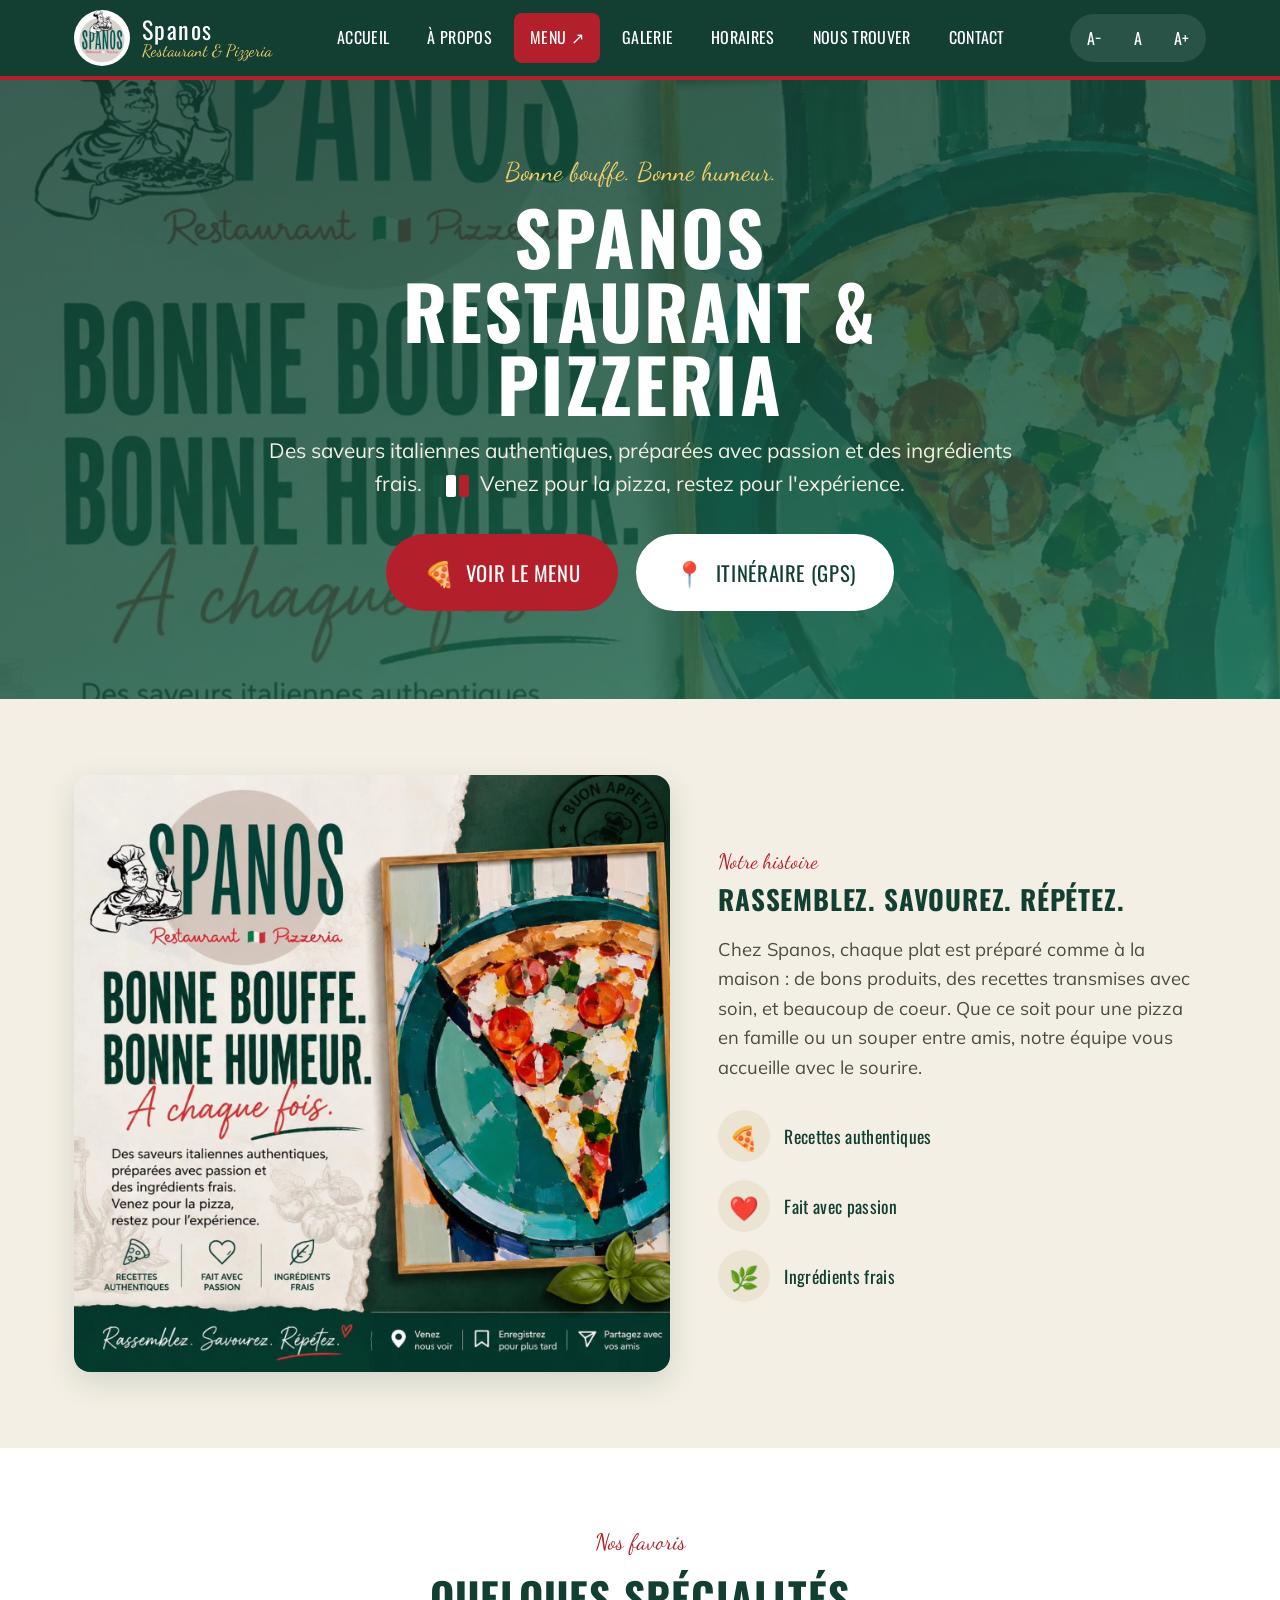
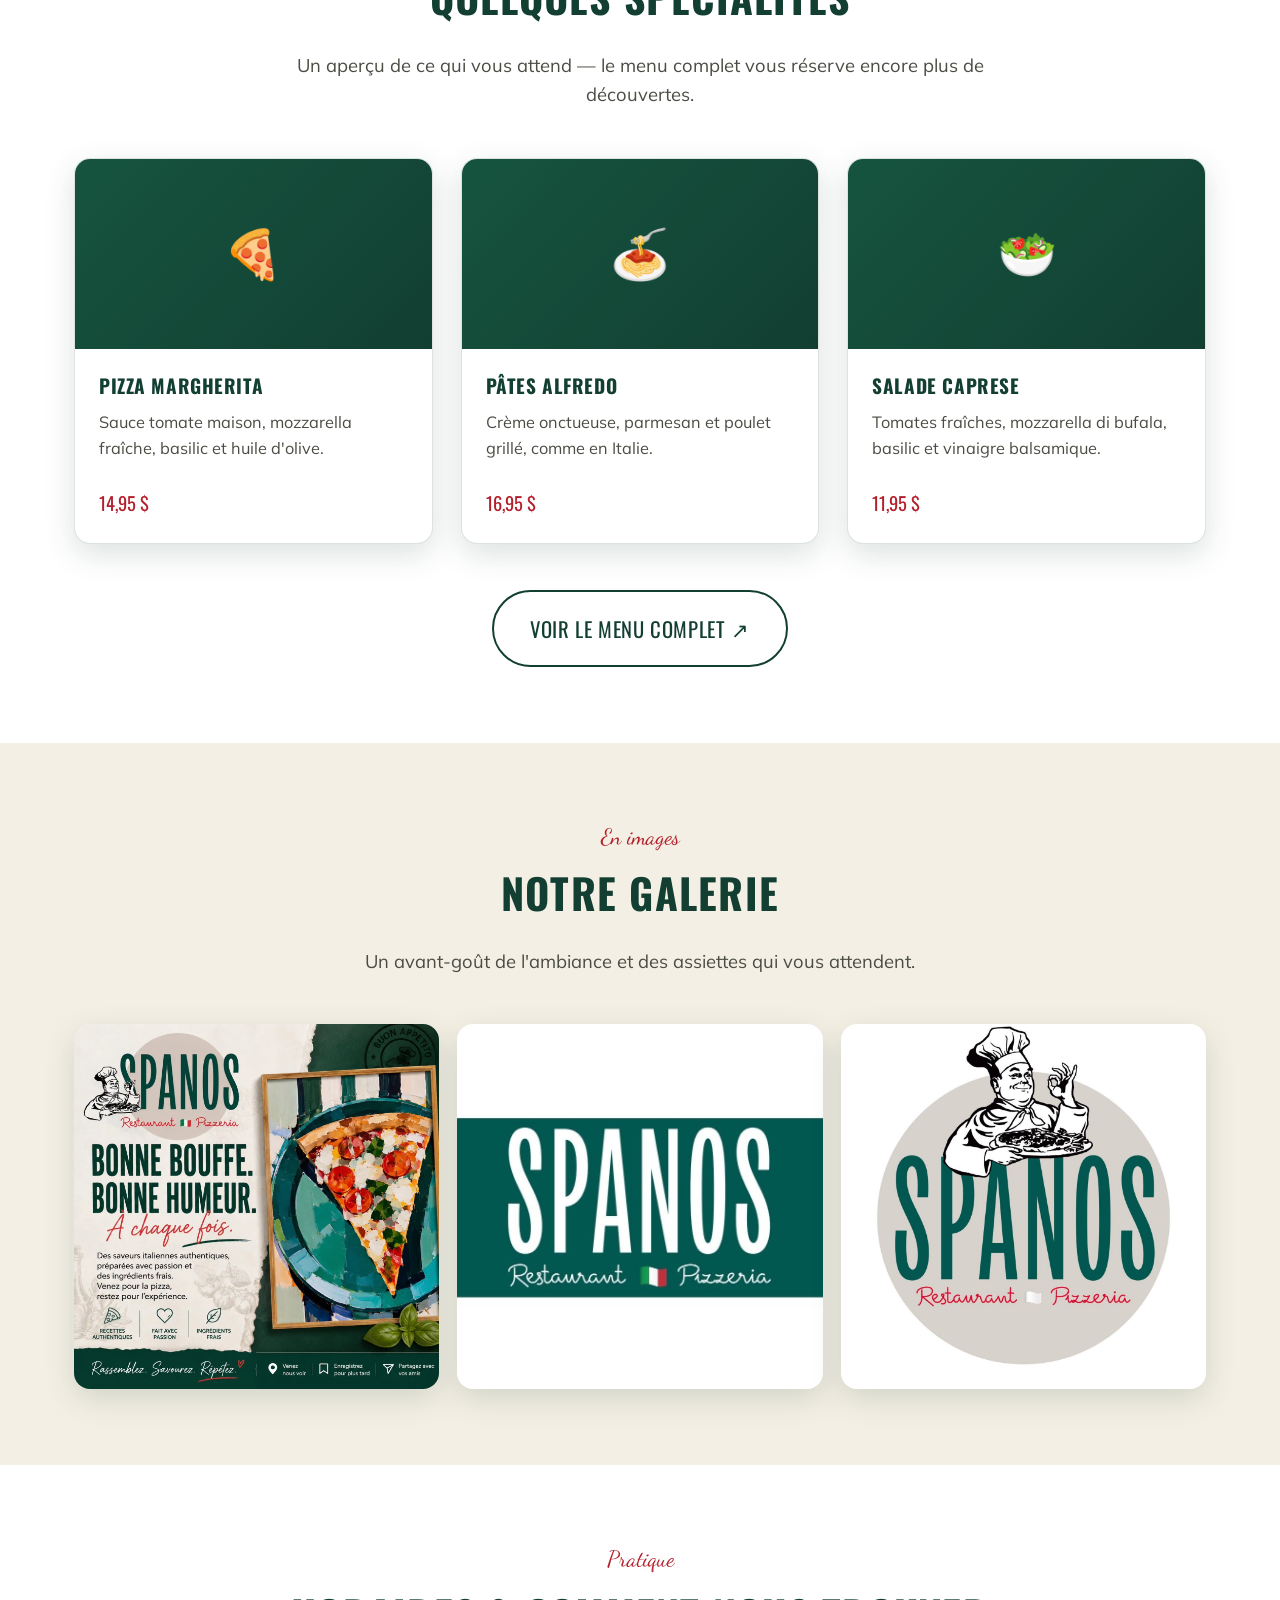
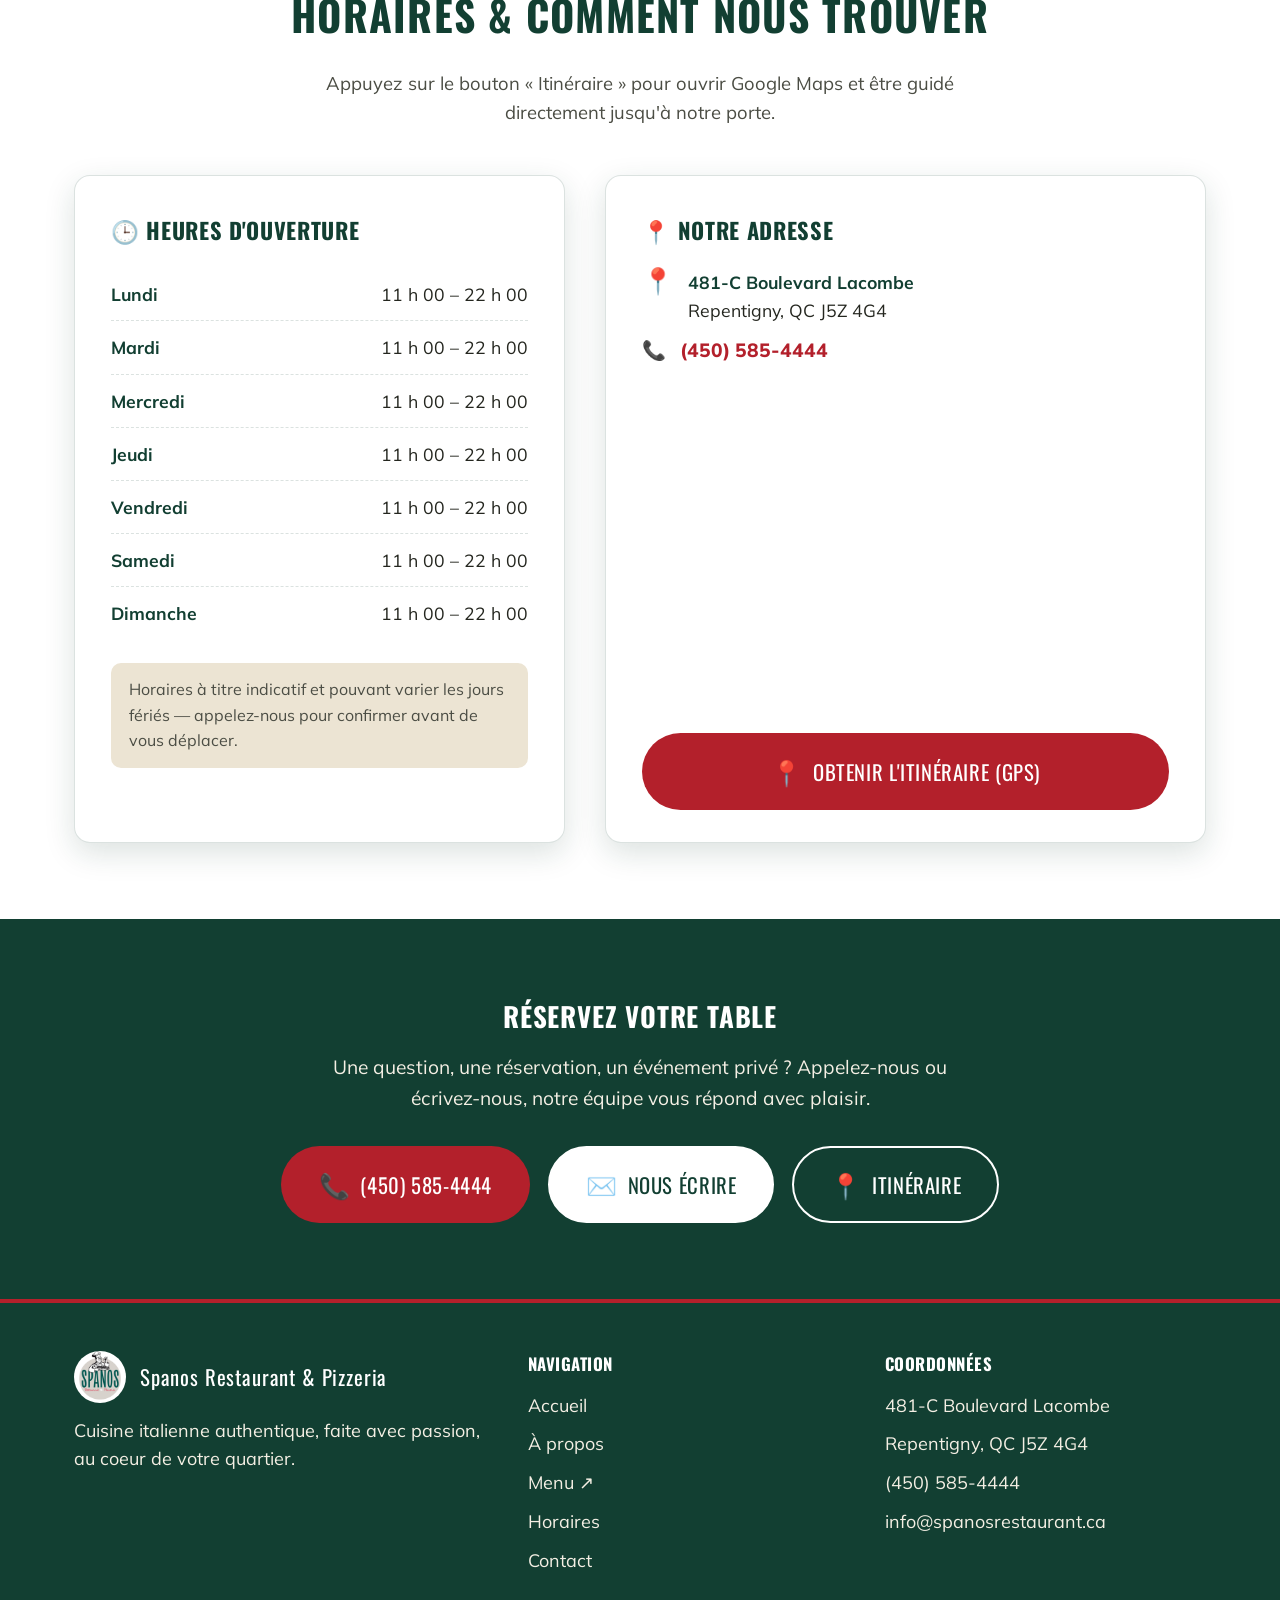
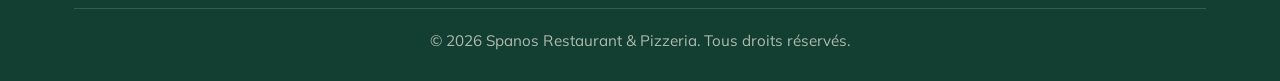
==== index.html @ cec41776 "Create Spanos Restaurant Pizzeria website Landing page with sticky header, one-tap GPS directions bu" ====
<!DOCTYPE html>
<html lang="fr">
<head>
<meta charset="UTF-8" />
<meta name="viewport" content="width=device-width, initial-scale=1, maximum-scale=5" />
<title>Spanos Restaurant Pizzeria — Cuisine italienne authentique</title>
<meta name="description" content="Spanos Restaurant Pizzeria : recettes italiennes authentiques, ingrédients frais, faites avec passion. Consultez le menu et trouvez-nous facilement." />
<link rel="icon" type="image/png" href="images/logo-spanos.png" />
<link rel="preconnect" href="https://fonts.googleapis.com" />
<link rel="preconnect" href="https://fonts.gstatic.com" crossorigin />
<link href="https://fonts.googleapis.com/css2?family=Oswald:wght@500;600;700&family=Mulish:wght@400;600;700;800&family=Dancing+Script:wght@600;700&display=swap" rel="stylesheet" />
<link rel="stylesheet" href="css/style.css" />
</head>
<body>
<a href="#contenu" class="skip-link">Aller au contenu principal</a>

<header class="site-header">
  <div class="header-bar">
    <a href="index.html" class="brand">
      <img src="images/logo-spanos.png" alt="Logo Spanos Restaurant Pizzeria" />
      <span class="brand-text">
        <span class="brand-name">Spanos</span>
        <span class="brand-tagline">Restaurant &amp; Pizzeria</span>
      </span>
    </a>

    <nav class="main-nav" id="mainNav" aria-label="Navigation principale">
      <a href="#accueil">Accueil</a>
      <a href="#apropos">À propos</a>
      <a href="menu.html" class="nav-menu-link" target="_blank" rel="noopener noreferrer">Menu ↗</a>
      <a href="#galerie">Galerie</a>
      <a href="#horaires">Horaires</a>
      <a href="#trouver">Nous trouver</a>
      <a href="#contact">Contact</a>
    </nav>

    <div class="header-actions">
      <div class="text-size-control" role="group" aria-label="Ajuster la taille du texte">
        <button type="button" data-text-size="decrease" aria-label="Diminuer la taille du texte">A−</button>
        <button type="button" data-text-size="reset" aria-label="Taille du texte normale">A</button>
        <button type="button" data-text-size="increase" aria-label="Augmenter la taille du texte">A+</button>
      </div>
      <button class="nav-toggle" id="navToggle" aria-label="Ouvrir le menu de navigation" aria-expanded="false" aria-controls="mainNav">☰</button>
    </div>
  </div>
</header>

<main id="contenu">

  <!-- HERO -->
  <section class="hero" id="accueil">
    <div class="container hero-inner">
      <span class="hero-eyebrow">Bonne bouffe. Bonne humeur.</span>
      <h1>Spanos<br />Restaurant &amp; Pizzeria</h1>
      <p class="hero-sub">
        Des saveurs italiennes authentiques, préparées avec passion et des
        ingrédients frais.
        <span class="hero-flag" aria-hidden="true"><span class="flag-green"></span><span class="flag-white"></span><span class="flag-red"></span></span>
        Venez pour la pizza, restez pour l'expérience.
      </p>
      <div class="hero-actions">
        <a href="menu.html" target="_blank" rel="noopener noreferrer" class="btn btn-primary btn-lg">
          <span class="btn-icon" aria-hidden="true">🍕</span> Voir le menu
        </a>
        <a href="#" data-gps-link class="btn btn-secondary btn-lg">
          <span class="btn-icon" aria-hidden="true">📍</span> Itinéraire (GPS)
        </a>
      </div>
    </div>
  </section>

  <!-- À PROPOS -->
  <section id="apropos">
    <div class="container about-grid">
      <img src="images/hero-pizza.jpg" alt="Illustration d'une pointe de pizza fraîche garnie de tomates, mozzarella et basilic" loading="lazy" />
      <div class="about-text">
        <span class="kicker" style="font-family:var(--font-script); color:var(--red); font-size:1.3rem; display:block;">Notre histoire</span>
        <h2>Rassemblez. Savourez. Répétez.</h2>
        <p>
          Chez Spanos, chaque plat est préparé comme à la maison : de bons
          produits, des recettes transmises avec soin, et beaucoup de coeur.
          Que ce soit pour une pizza en famille ou un souper entre amis,
          notre équipe vous accueille avec le sourire.
        </p>
        <ul class="feature-list">
          <li><span class="feature-icon" aria-hidden="true">🍕</span> Recettes authentiques</li>
          <li><span class="feature-icon" aria-hidden="true">❤️</span> Fait avec passion</li>
          <li><span class="feature-icon" aria-hidden="true">🌿</span> Ingrédients frais</li>
        </ul>
      </div>
    </div>
  </section>

  <!-- SPÉCIALITÉS -->
  <section class="section-alt">
    <div class="container">
      <div class="section-head">
        <span class="kicker">Nos favoris</span>
        <h2>Quelques spécialités</h2>
        <p>Un aperçu de ce qui vous attend — le menu complet vous réserve encore plus de découvertes.</p>
      </div>
      <div class="dish-grid">
        <article class="dish-card">
          <div class="dish-photo" aria-hidden="true">🍕</div>
          <div class="dish-card-body">
            <h3>Pizza Margherita</h3>
            <p>Sauce tomate maison, mozzarella fraîche, basilic et huile d'olive.</p>
            <span class="dish-price">14,95 $</span>
          </div>
        </article>
        <article class="dish-card">
          <div class="dish-photo" aria-hidden="true">🍝</div>
          <div class="dish-card-body">
            <h3>Pâtes Alfredo</h3>
            <p>Crème onctueuse, parmesan et poulet grillé, comme en Italie.</p>
            <span class="dish-price">16,95 $</span>
          </div>
        </article>
        <article class="dish-card">
          <div class="dish-photo" aria-hidden="true">🥗</div>
          <div class="dish-card-body">
            <h3>Salade Caprese</h3>
            <p>Tomates fraîches, mozzarella di bufala, basilic et vinaigre balsamique.</p>
            <span class="dish-price">11,95 $</span>
          </div>
        </article>
      </div>
      <div class="menu-cta">
        <a href="menu.html" target="_blank" rel="noopener noreferrer" class="btn btn-outline btn-lg">
          Voir le menu complet ↗
        </a>
      </div>
    </div>
  </section>

  <!-- GALERIE -->
  <section id="galerie">
    <div class="container">
      <div class="section-head">
        <span class="kicker">En images</span>
        <h2>Notre galerie</h2>
        <p>Un avant-goût de l'ambiance et des assiettes qui vous attendent.</p>
      </div>
      <div class="gallery-grid">
        <img src="images/hero-pizza.jpg" alt="Pointe de pizza garnie, présentée sur une assiette colorée" loading="lazy" />
        <img src="images/banner-spanos.png" alt="Bannière Spanos Restaurant Pizzeria" loading="lazy" />
        <img src="images/logo-spanos.png" alt="Logo Spanos avec le chef cuisinier" loading="lazy" />
      </div>
    </div>
  </section>

  <!-- HORAIRES + LOCALISATION -->
  <section class="section-alt" id="horaires">
    <div class="container">
      <div class="section-head">
        <span class="kicker">Pratique</span>
        <h2>Horaires &amp; comment nous trouver</h2>
        <p>Appuyez sur le bouton « Itinéraire » pour ouvrir Google Maps et être guidé directement jusqu'à notre porte.</p>
      </div>

      <div class="info-grid" id="trouver">
        <div class="hours-card">
          <h3>🕒 Heures d'ouverture</h3>
          <ul class="hours-list" data-hours-list>
            <!-- Rempli automatiquement par script.js -->
          </ul>
          <p class="hours-note">Horaires à titre indicatif et pouvant varier les jours fériés — appelez-nous pour confirmer avant de vous déplacer.</p>
        </div>

        <div class="map-card">
          <div class="map-card-body">
            <h3>📍 Notre adresse</h3>
            <div class="address-block">
              <span class="pin" aria-hidden="true">📍</span>
              <span>
                <strong data-address-line1>—</strong><br />
                <span data-address-line2>—</span>
              </span>
            </div>
            <div class="contact-line">
              <span aria-hidden="true">📞</span>
              <a href="#" data-phone-link><span data-phone-display>—</span></a>
            </div>
          </div>
          <iframe
            data-map-embed
            title="Carte — Spanos Restaurant Pizzeria"
            class="map-embed"
            loading="lazy"
            referrerpolicy="no-referrer-when-downgrade">
          </iframe>
          <div class="map-actions">
            <a href="#" data-gps-link class="btn btn-primary btn-block btn-lg">
              <span class="btn-icon" aria-hidden="true">📍</span> Obtenir l'itinéraire (GPS)
            </a>
          </div>
        </div>
      </div>
    </div>
  </section>

  <!-- CONTACT -->
  <section class="contact-band" id="contact">
    <div class="container">
      <h2>Réservez votre table</h2>
      <p>Une question, une réservation, un événement privé ? Appelez-nous ou écrivez-nous, notre équipe vous répond avec plaisir.</p>
      <div class="contact-actions">
        <a href="#" data-phone-link class="btn btn-primary btn-lg">
          <span class="btn-icon" aria-hidden="true">📞</span> <span data-phone-display>—</span>
        </a>
        <a href="#" data-email-link class="btn btn-secondary btn-lg">
          <span class="btn-icon" aria-hidden="true">✉️</span> Nous écrire
        </a>
        <a href="#" data-gps-link class="btn btn-outline btn-lg" style="border-color:#fff; color:#fff;">
          <span class="btn-icon" aria-hidden="true">📍</span> Itinéraire
        </a>
      </div>
    </div>
  </section>

</main>

<footer class="site-footer">
  <div class="container">
    <div class="footer-grid">
      <div>
        <div class="footer-brand">
          <img src="images/logo-spanos.png" alt="Logo Spanos" />
          <span>Spanos Restaurant &amp; Pizzeria</span>
        </div>
        <p>Cuisine italienne authentique, faite avec passion, au coeur de votre quartier.</p>
      </div>
      <div class="footer-col">
        <h4>Navigation</h4>
        <ul>
          <li><a href="#accueil">Accueil</a></li>
          <li><a href="#apropos">À propos</a></li>
          <li><a href="menu.html" target="_blank" rel="noopener noreferrer">Menu ↗</a></li>
          <li><a href="#horaires">Horaires</a></li>
          <li><a href="#contact">Contact</a></li>
        </ul>
      </div>
      <div class="footer-col">
        <h4>Coordonnées</h4>
        <ul>
          <li><span data-address-line1>—</span></li>
          <li><span data-address-line2>—</span></li>
          <li><a href="#" data-phone-link><span data-phone-display>—</span></a></li>
          <li><a href="#" data-email-link><span data-email-display>—</span></a></li>
        </ul>
      </div>
    </div>
    <div class="footer-bottom">
      &copy; <span data-year>2026</span> Spanos Restaurant &amp; Pizzeria. Tous droits réservés.
    </div>
  </div>
</footer>

<button class="back-to-top" aria-label="Retour en haut de la page">↑</button>

<nav class="mobile-quick-bar" aria-label="Accès rapide">
  <a href="#" data-gps-link>📍 Itinéraire</a>
  <a href="menu.html" target="_blank" rel="noopener noreferrer" class="primary">🍕 Menu</a>
  <a href="#" data-phone-link>📞 Appeler</a>
</nav>

<script src="js/script.js"></script>
</body>
</html>
---- css/style.css ----
/* =========================================================
   Spanos Restaurant Pizzeria — feuille de style principale
   Palette inspirée du logo : vert foncé, crème, rouge italien
   ========================================================= */

:root {
  --green-dark: #123f32;
  --green: #16543f;
  --green-light: #1f7057;
  --cream: #f4efe4;
  --cream-2: #ece4d3;
  --white: #ffffff;
  --red: #b3202b;
  --red-dark: #8f1a23;
  --text: #24261f;
  --text-soft: #4b4d44;
  --border: rgba(18, 63, 50, 0.15);
  --shadow: 0 10px 30px rgba(18, 63, 50, 0.15);
  --radius: 16px;

  --font-heading: "Oswald", "Arial Narrow", sans-serif;
  --font-body: "Mulish", "Segoe UI", Arial, sans-serif;
  --font-script: "Dancing Script", cursive;

  /* Taille de texte réglable (bouton A+/A- dans l'en-tête) */
  --text-scale: 1;
}

* {
  box-sizing: border-box;
}

html {
  scroll-behavior: smooth;
}

body {
  margin: 0;
  font-family: var(--font-body);
  background: var(--cream);
  color: var(--text);
  font-size: calc(18px * var(--text-scale));
  line-height: 1.6;
  -webkit-font-smoothing: antialiased;
}

img {
  max-width: 100%;
  display: block;
}

a {
  color: inherit;
}

h1, h2, h3, h4 {
  font-family: var(--font-heading);
  text-transform: uppercase;
  letter-spacing: 0.03em;
  color: var(--green-dark);
  margin: 0 0 0.5em;
}

p {
  margin: 0 0 1em;
}

.container {
  width: 100%;
  max-width: 1180px;
  margin: 0 auto;
  padding: 0 24px;
}

/* Lien d'évitement pour l'accessibilité clavier */
.skip-link {
  position: absolute;
  left: -999px;
  top: 0;
  background: var(--red);
  color: var(--white);
  padding: 14px 20px;
  z-index: 1000;
  font-weight: 700;
  border-radius: 0 0 8px 0;
}
.skip-link:focus {
  left: 0;
}

*:focus-visible {
  outline: 3px solid var(--red);
  outline-offset: 3px;
}

/* =========================
   BOUTONS
   ========================= */
.btn {
  display: inline-flex;
  align-items: center;
  justify-content: center;
  gap: 10px;
  font-family: var(--font-heading);
  font-size: 1.05em;
  letter-spacing: 0.03em;
  text-transform: uppercase;
  text-decoration: none;
  padding: 16px 28px;
  border-radius: 50px;
  border: 2px solid transparent;
  cursor: pointer;
  transition: transform 0.15s ease, box-shadow 0.15s ease, background 0.15s ease;
  min-height: 56px;
}
.btn:hover, .btn:focus-visible {
  transform: translateY(-2px);
  box-shadow: 0 8px 18px rgba(0,0,0,0.18);
}
.btn:active {
  transform: translateY(0);
}
.btn-icon {
  font-size: 1.2em;
  line-height: 1;
}
.btn-primary {
  background: var(--red);
  color: var(--white);
}
.btn-primary:hover, .btn-primary:focus-visible {
  background: var(--red-dark);
  color: var(--white);
}
.btn-secondary {
  background: var(--white);
  color: var(--green-dark);
  border-color: var(--white);
}
.btn-secondary:hover, .btn-secondary:focus-visible {
  background: transparent;
  color: var(--white);
  border-color: var(--white);
}
.btn-outline {
  background: transparent;
  color: var(--green-dark);
  border-color: var(--green-dark);
}
.btn-outline:hover, .btn-outline:focus-visible {
  background: var(--green-dark);
  color: var(--white);
}
.btn-block {
  width: 100%;
}
.btn-lg {
  padding: 20px 36px;
  font-size: 1.15em;
}

/* =========================
   EN-TÊTE / NAVIGATION
   ========================= */
.site-header {
  position: sticky;
  top: 0;
  z-index: 500;
  background: var(--green-dark);
  border-bottom: 4px solid var(--red);
}

.header-bar {
  display: flex;
  align-items: center;
  justify-content: space-between;
  padding: 10px 24px;
  max-width: 1180px;
  margin: 0 auto;
  gap: 16px;
}

.brand {
  display: flex;
  align-items: center;
  gap: 12px;
  text-decoration: none;
  color: var(--white);
}
.brand img {
  width: 56px;
  height: 56px;
  border-radius: 50%;
  background: var(--cream);
  object-fit: cover;
  flex-shrink: 0;
}
.brand-text {
  display: flex;
  flex-direction: column;
  line-height: 1.1;
}
.brand-name {
  font-family: var(--font-heading);
  font-size: 1.5rem;
  letter-spacing: 0.06em;
  color: var(--white);
}
.brand-tagline {
  font-family: var(--font-script);
  font-size: 1.05rem;
  color: #f2cf6b;
}

.main-nav {
  display: flex;
  align-items: center;
  gap: 6px;
}
.main-nav a {
  display: inline-block;
  padding: 12px 16px;
  text-decoration: none;
  color: var(--white);
  font-family: var(--font-heading);
  font-size: 1rem;
  letter-spacing: 0.02em;
  text-transform: uppercase;
  border-radius: 8px;
  min-height: 44px;
}
.main-nav a:hover, .main-nav a:focus-visible {
  background: rgba(255,255,255,0.12);
}
.main-nav a.nav-menu-link {
  background: var(--red);
}
.main-nav a.nav-menu-link:hover, .main-nav a.nav-menu-link:focus-visible {
  background: var(--red-dark);
}

.header-actions {
  display: flex;
  align-items: center;
  gap: 10px;
}

/* Réglage de la taille du texte, pensé pour les personnes âgées */
.text-size-control {
  display: flex;
  align-items: center;
  gap: 4px;
  background: rgba(255,255,255,0.1);
  border-radius: 50px;
  padding: 4px;
}
.text-size-control button {
  background: transparent;
  border: none;
  color: var(--white);
  font-family: var(--font-heading);
  cursor: pointer;
  width: 40px;
  height: 40px;
  border-radius: 50%;
  font-size: 1rem;
}
.text-size-control button:hover, .text-size-control button:focus-visible {
  background: rgba(255,255,255,0.25);
}

.nav-toggle {
  display: none;
  background: transparent;
  border: 2px solid var(--white);
  color: var(--white);
  border-radius: 8px;
  width: 48px;
  height: 48px;
  font-size: 1.4rem;
  cursor: pointer;
}

@media (max-width: 980px) {
  .nav-toggle {
    display: block;
  }
  .main-nav {
    position: absolute;
    top: 100%;
    left: 0;
    right: 0;
    background: var(--green-dark);
    flex-direction: column;
    align-items: stretch;
    padding: 10px 16px 20px;
    display: none;
    border-bottom: 4px solid var(--red);
  }
  .main-nav.open {
    display: flex;
  }
  .main-nav a {
    padding: 16px;
    text-align: center;
    font-size: 1.15rem;
  }
  .brand-name {
    font-size: 1.2rem;
  }
  .brand-tagline {
    font-size: 0.9rem;
  }
  .text-size-control {
    display: none;
  }
}

/* =========================
   HERO
   ========================= */
.hero {
  position: relative;
  color: var(--white);
  background: linear-gradient(160deg, var(--green-dark) 0%, var(--green) 55%, var(--green-light) 100%);
  padding: 72px 0 88px;
  overflow: hidden;
}
.hero::after {
  content: "";
  position: absolute;
  inset: 0;
  background: url("../images/hero-pizza.jpg") center 30% / cover no-repeat;
  opacity: 0.18;
  pointer-events: none;
}
.hero-inner {
  position: relative;
  z-index: 2;
  text-align: center;
  max-width: 820px;
  margin: 0 auto;
}
.hero-eyebrow {
  font-family: var(--font-script);
  font-size: 1.6rem;
  color: #f2cf6b;
  display: block;
  margin-bottom: 6px;
}
.hero h1 {
  color: var(--white);
  font-size: clamp(2.6rem, 6vw, 4.6rem);
  margin-bottom: 14px;
  line-height: 1;
}
.hero-sub {
  font-size: 1.3rem;
  color: var(--cream);
  margin-bottom: 34px;
}
.hero-actions {
  display: flex;
  flex-wrap: wrap;
  gap: 18px;
  justify-content: center;
}
.hero-flag {
  display: inline-flex;
  gap: 3px;
  vertical-align: middle;
  margin: 0 6px;
}
.hero-flag span {
  width: 10px;
  height: 22px;
  display: inline-block;
  border-radius: 2px;
}
.flag-green { background: #16543f; }
.flag-white { background: #ffffff; }
.flag-red { background: #b3202b; }

/* =========================
   SECTIONS GÉNÉRALES
   ========================= */
section {
  padding: 76px 0;
}
.section-alt {
  background: var(--white);
}
.section-head {
  text-align: center;
  max-width: 720px;
  margin: 0 auto 48px;
}
.section-head .kicker {
  font-family: var(--font-script);
  color: var(--red);
  font-size: 1.4rem;
  display: block;
  margin-bottom: 4px;
}
.section-head h2 {
  font-size: clamp(1.9rem, 4vw, 2.6rem);
}
.section-head p {
  color: var(--text-soft);
  font-size: 1.15rem;
}

/* À propos */
.about-grid {
  display: grid;
  grid-template-columns: 1.1fr 0.9fr;
  gap: 48px;
  align-items: center;
}
.about-grid img {
  border-radius: var(--radius);
  box-shadow: var(--shadow);
  width: 100%;
}
.about-text p {
  font-size: 1.15rem;
  color: var(--text-soft);
}
.feature-list {
  list-style: none;
  padding: 0;
  margin: 28px 0 0;
  display: grid;
  gap: 18px;
}
.feature-list li {
  display: flex;
  align-items: center;
  gap: 14px;
  font-family: var(--font-heading);
  font-size: 1.1rem;
  color: var(--green-dark);
  letter-spacing: 0.02em;
}
.feature-icon {
  flex-shrink: 0;
  width: 52px;
  height: 52px;
  border-radius: 50%;
  background: var(--cream-2);
  display: flex;
  align-items: center;
  justify-content: center;
  font-size: 1.5rem;
}

@media (max-width: 860px) {
  .about-grid {
    grid-template-columns: 1fr;
  }
}

/* Spécialités / Menu aperçu */
.dish-grid {
  display: grid;
  grid-template-columns: repeat(3, 1fr);
  gap: 28px;
}
.dish-card {
  background: var(--white);
  border-radius: var(--radius);
  box-shadow: var(--shadow);
  overflow: hidden;
  display: flex;
  flex-direction: column;
  border: 1px solid var(--border);
}
.dish-card .dish-photo {
  height: 190px;
  background: linear-gradient(135deg, var(--green) 0%, var(--green-dark) 100%);
  display: flex;
  align-items: center;
  justify-content: center;
  font-size: 3rem;
}
.dish-card-body {
  padding: 22px 24px 26px;
  flex: 1;
  display: flex;
  flex-direction: column;
}
.dish-card h3 {
  font-size: 1.2rem;
  margin-bottom: 8px;
}
.dish-card p {
  color: var(--text-soft);
  font-size: 1.02rem;
  flex: 1;
}
.dish-price {
  font-family: var(--font-heading);
  color: var(--red);
  font-size: 1.15rem;
  margin-top: 10px;
}
.menu-cta {
  text-align: center;
  margin-top: 46px;
}

@media (max-width: 860px) {
  .dish-grid {
    grid-template-columns: 1fr;
  }
}

/* Galerie */
.gallery-grid {
  display: grid;
  grid-template-columns: repeat(3, 1fr);
  gap: 18px;
}
.gallery-grid img {
  border-radius: var(--radius);
  box-shadow: var(--shadow);
  aspect-ratio: 1 / 1;
  object-fit: cover;
  width: 100%;
}
@media (max-width: 860px) {
  .gallery-grid {
    grid-template-columns: repeat(2, 1fr);
  }
}

/* Horaires + Localisation */
.info-grid {
  display: grid;
  grid-template-columns: 0.9fr 1.1fr;
  gap: 40px;
  align-items: stretch;
}
.hours-card, .map-card {
  background: var(--white);
  border-radius: var(--radius);
  box-shadow: var(--shadow);
  padding: 36px;
  border: 1px solid var(--border);
}
.hours-card h3, .map-card h3 {
  font-size: 1.4rem;
  margin-bottom: 20px;
}
.hours-list {
  list-style: none;
  margin: 0 0 24px;
  padding: 0;
}
.hours-list li {
  display: flex;
  justify-content: space-between;
  padding: 12px 0;
  border-bottom: 1px dashed var(--border);
  font-size: 1.1rem;
}
.hours-list li:last-child {
  border-bottom: none;
}
.hours-list .day {
  font-weight: 700;
  color: var(--green-dark);
}
.hours-note {
  background: var(--cream-2);
  border-radius: 10px;
  padding: 14px 18px;
  font-size: 1rem;
  color: var(--text-soft);
}

.map-card {
  display: flex;
  flex-direction: column;
  padding: 0;
  overflow: hidden;
}
.map-card-body {
  padding: 36px 36px 0;
}
.map-embed {
  border: 0;
  width: 100%;
  height: 320px;
  margin-top: 24px;
  filter: grayscale(8%);
}
.map-actions {
  display: grid;
  gap: 14px;
  padding: 24px 36px 32px;
}
.address-block {
  display: flex;
  align-items: flex-start;
  gap: 14px;
  font-size: 1.1rem;
  margin-bottom: 8px;
}
.address-block .pin {
  font-size: 1.6rem;
  line-height: 1;
}
.address-block strong {
  color: var(--green-dark);
}
.contact-line {
  display: flex;
  align-items: center;
  gap: 14px;
  font-size: 1.2rem;
  margin-top: 10px;
}
.contact-line a {
  text-decoration: none;
  color: var(--red);
  font-weight: 800;
}

@media (max-width: 900px) {
  .info-grid {
    grid-template-columns: 1fr;
  }
}

/* Contact / Réservation */
.contact-band {
  background: var(--green-dark);
  color: var(--white);
  text-align: center;
}
.contact-band h2 {
  color: var(--white);
}
.contact-band p {
  color: var(--cream);
  font-size: 1.2rem;
  max-width: 620px;
  margin: 0 auto 32px;
}
.contact-actions {
  display: flex;
  flex-wrap: wrap;
  justify-content: center;
  gap: 18px;
}

/* Pied de page */
.site-footer {
  background: var(--green-dark);
  color: var(--cream);
  padding: 48px 0 28px;
  border-top: 4px solid var(--red);
}
.footer-grid {
  display: grid;
  grid-template-columns: 1.3fr 1fr 1fr;
  gap: 36px;
  margin-bottom: 32px;
}
.footer-brand {
  display: flex;
  align-items: center;
  gap: 14px;
  margin-bottom: 14px;
}
.footer-brand img {
  width: 52px;
  height: 52px;
  border-radius: 50%;
  background: var(--cream);
}
.footer-brand span {
  font-family: var(--font-heading);
  font-size: 1.3rem;
  color: var(--white);
  letter-spacing: 0.04em;
}
.footer-col h4 {
  color: var(--white);
  font-size: 1.05rem;
  margin-bottom: 14px;
}
.footer-col ul {
  list-style: none;
  padding: 0;
  margin: 0;
  display: grid;
  gap: 10px;
}
.footer-col a {
  text-decoration: none;
  color: var(--cream);
}
.footer-col a:hover, .footer-col a:focus-visible {
  color: var(--white);
  text-decoration: underline;
}
.footer-bottom {
  border-top: 1px solid rgba(255,255,255,0.15);
  padding-top: 20px;
  text-align: center;
  font-size: 0.95rem;
  color: rgba(244,239,228,0.7);
}
@media (max-width: 860px) {
  .footer-grid {
    grid-template-columns: 1fr;
  }
}

/* =========================
   PAGE MENU
   ========================= */
.menu-hero {
  background: linear-gradient(160deg, var(--green-dark) 0%, var(--green) 100%);
  color: var(--white);
  text-align: center;
  padding: 56px 0 40px;
  border-bottom: 4px solid var(--red);
}
.menu-hero .kicker {
  font-family: var(--font-script);
  color: #f2cf6b;
  font-size: 1.5rem;
  display: block;
}
.menu-hero h1 {
  color: var(--white);
  font-size: clamp(2.2rem, 5vw, 3.2rem);
}
.menu-hero p {
  color: var(--cream);
  font-size: 1.15rem;
  max-width: 640px;
  margin: 0 auto;
}

.menu-jump {
  display: flex;
  flex-wrap: wrap;
  gap: 10px;
  justify-content: center;
  padding: 22px 0;
  background: var(--white);
  position: sticky;
  top: 92px;
  z-index: 200;
  border-bottom: 1px solid var(--border);
}
.menu-jump a {
  text-decoration: none;
  font-family: var(--font-heading);
  text-transform: uppercase;
  letter-spacing: 0.03em;
  color: var(--green-dark);
  background: var(--cream-2);
  padding: 10px 18px;
  border-radius: 50px;
  font-size: 0.98rem;
}
.menu-jump a:hover, .menu-jump a:focus-visible {
  background: var(--green-dark);
  color: var(--white);
}

.menu-section {
  padding: 56px 0;
}
.menu-section:nth-child(even) {
  background: var(--white);
}
.menu-section-title {
  display: flex;
  align-items: center;
  gap: 16px;
  margin-bottom: 30px;
}
.menu-section-title .icon {
  font-size: 2rem;
}
.menu-section-title h2 {
  margin: 0;
  font-size: 1.8rem;
}

.menu-items {
  display: grid;
  gap: 22px;
}
.menu-item {
  display: flex;
  justify-content: space-between;
  align-items: baseline;
  gap: 16px;
  padding-bottom: 18px;
  border-bottom: 1px dashed var(--border);
}
.menu-item-name {
  font-family: var(--font-heading);
  font-size: 1.2rem;
  color: var(--text);
  letter-spacing: 0.01em;
}
.menu-item-desc {
  display: block;
  font-family: var(--font-body);
  text-transform: none;
  letter-spacing: normal;
  color: var(--text-soft);
  font-size: 1rem;
  margin-top: 4px;
}
.menu-item-price {
  font-family: var(--font-heading);
  font-size: 1.2rem;
  color: var(--red);
  white-space: nowrap;
}
.menu-item-dots {
  flex: 1;
  border-bottom: 2px dotted var(--border);
  margin: 0 4px 6px;
  display: none;
}
@media (min-width: 700px) {
  .menu-item {
    align-items: flex-end;
  }
}

.menu-note {
  background: var(--cream-2);
  border-radius: var(--radius);
  padding: 24px 28px;
  font-size: 1.05rem;
  color: var(--text-soft);
  max-width: 860px;
  margin: 0 auto;
}

.menu-back {
  text-align: center;
  padding: 48px 0 64px;
}

/* Bouton flottant retour en haut */
.back-to-top {
  position: fixed;
  right: 20px;
  bottom: 20px;
  width: 54px;
  height: 54px;
  border-radius: 50%;
  background: var(--red);
  color: var(--white);
  border: none;
  font-size: 1.4rem;
  cursor: pointer;
  box-shadow: 0 6px 18px rgba(0,0,0,0.3);
  display: none;
  align-items: center;
  justify-content: center;
  z-index: 400;
}
.back-to-top.visible {
  display: flex;
}

/* Barre d'action mobile fixe (GPS + Menu toujours accessibles) */
.mobile-quick-bar {
  display: none;
}
@media (max-width: 640px) {
  .mobile-quick-bar {
    display: flex;
    position: fixed;
    bottom: 0;
    left: 0;
    right: 0;
    z-index: 450;
    background: var(--white);
    border-top: 3px solid var(--green-dark);
    box-shadow: 0 -6px 18px rgba(0,0,0,0.15);
  }
  .mobile-quick-bar a {
    flex: 1;
    text-align: center;
    padding: 14px 8px;
    text-decoration: none;
    font-family: var(--font-heading);
    letter-spacing: 0.03em;
    text-transform: uppercase;
    color: var(--green-dark);
    font-size: 0.95rem;
  }
  .mobile-quick-bar a.primary {
    background: var(--red);
    color: var(--white);
  }
  body {
    padding-bottom: 66px;
  }
}
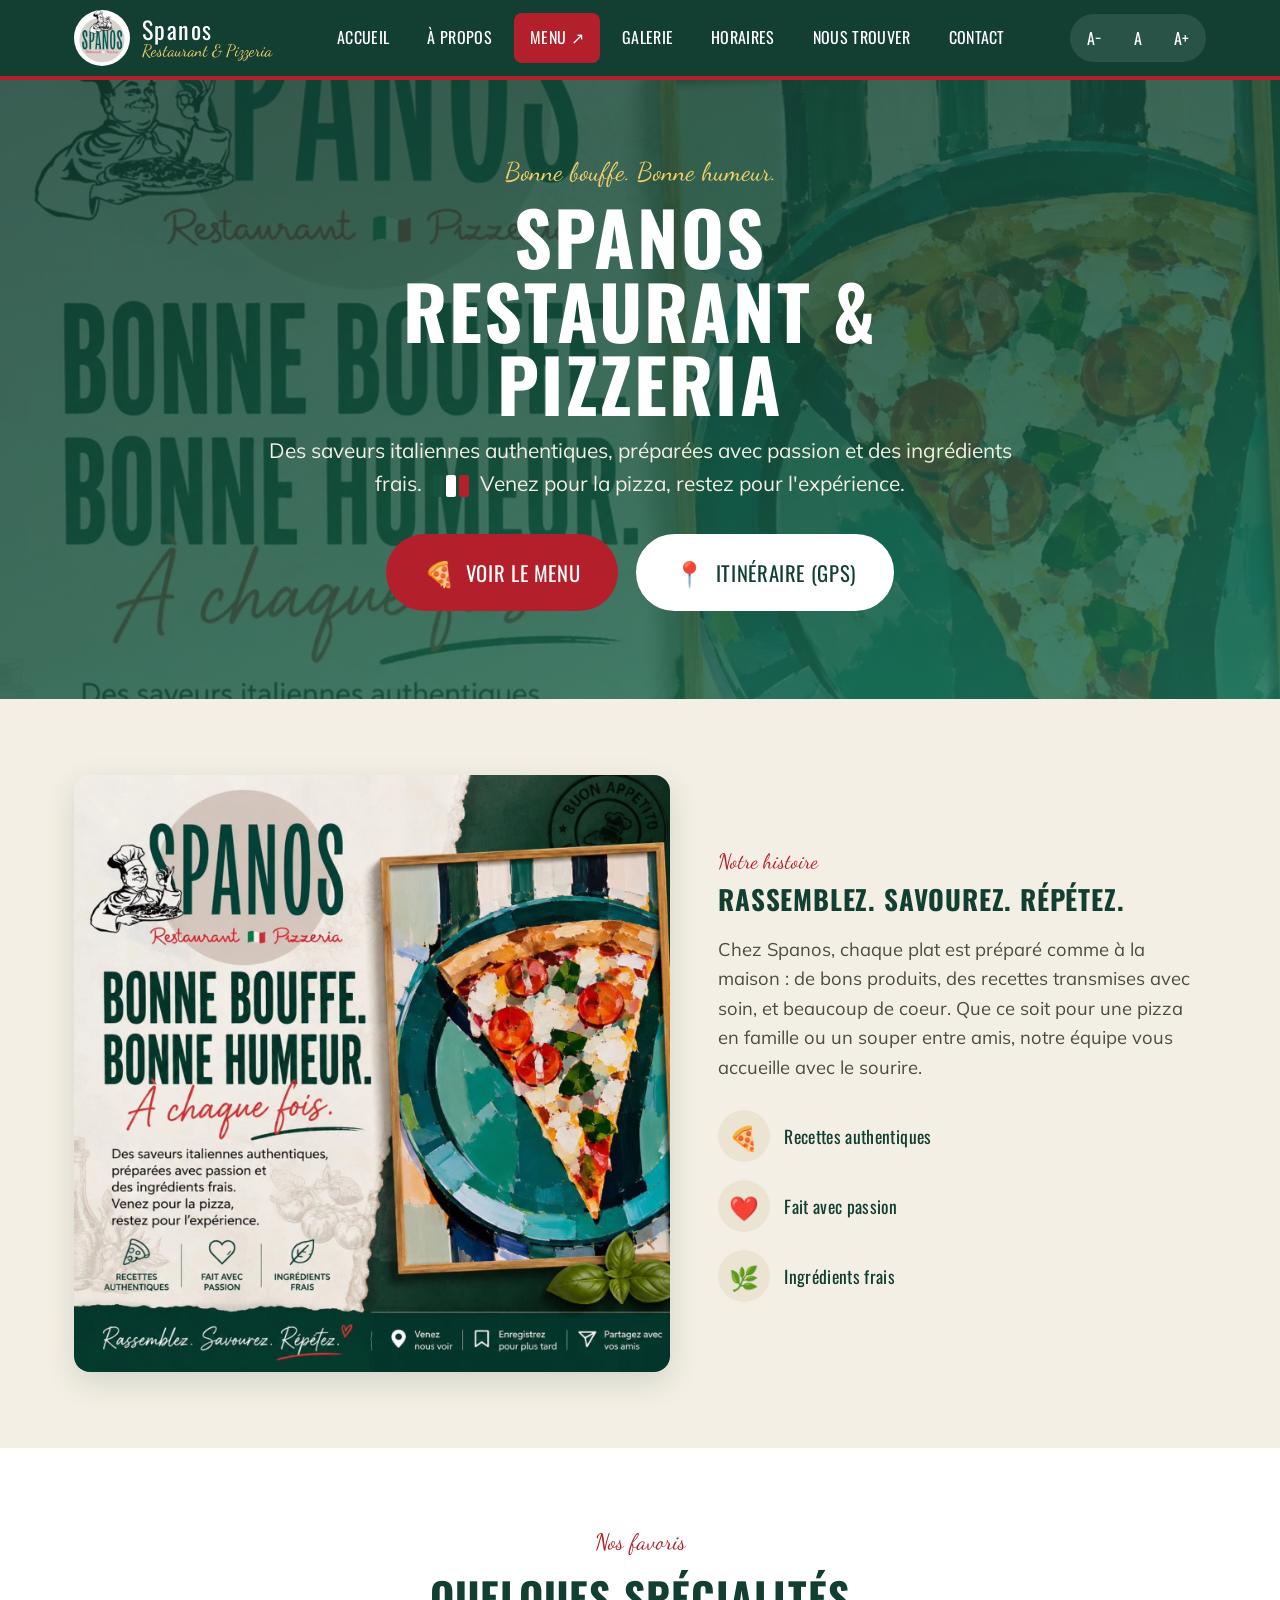
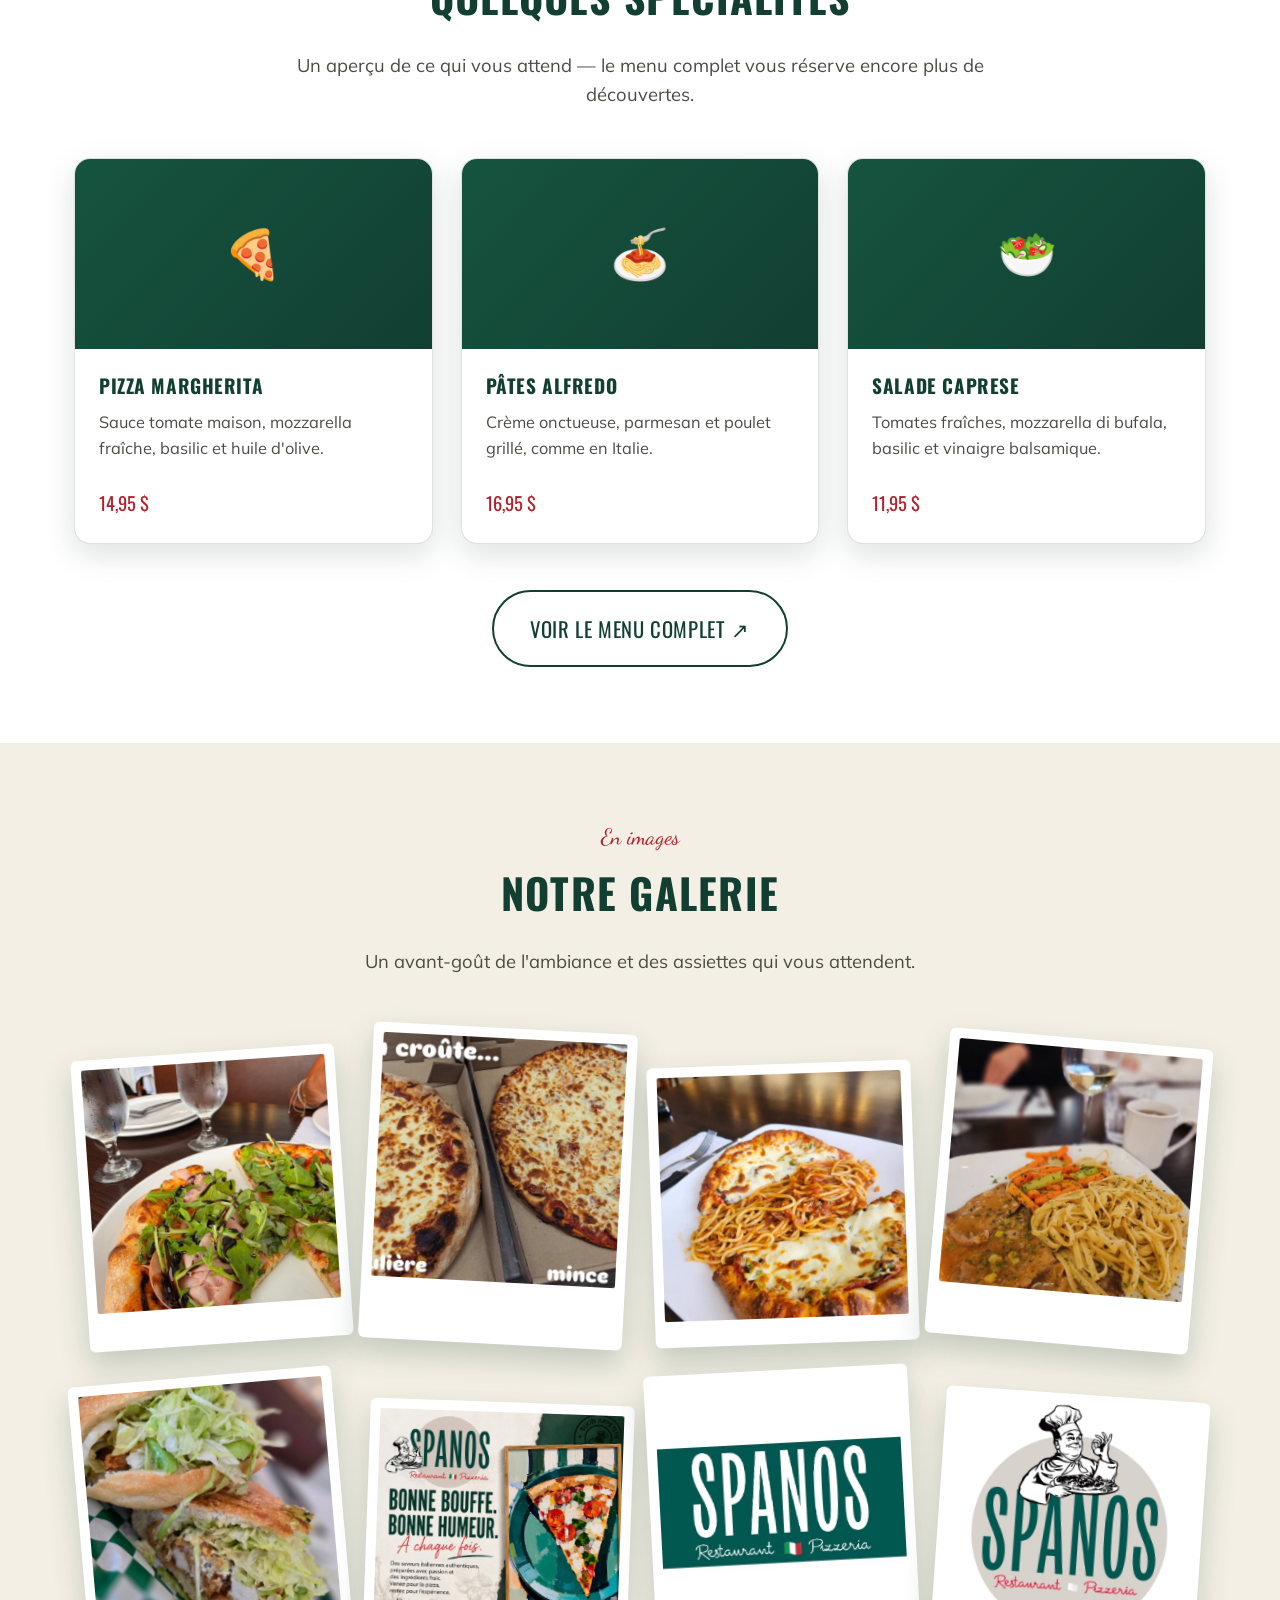
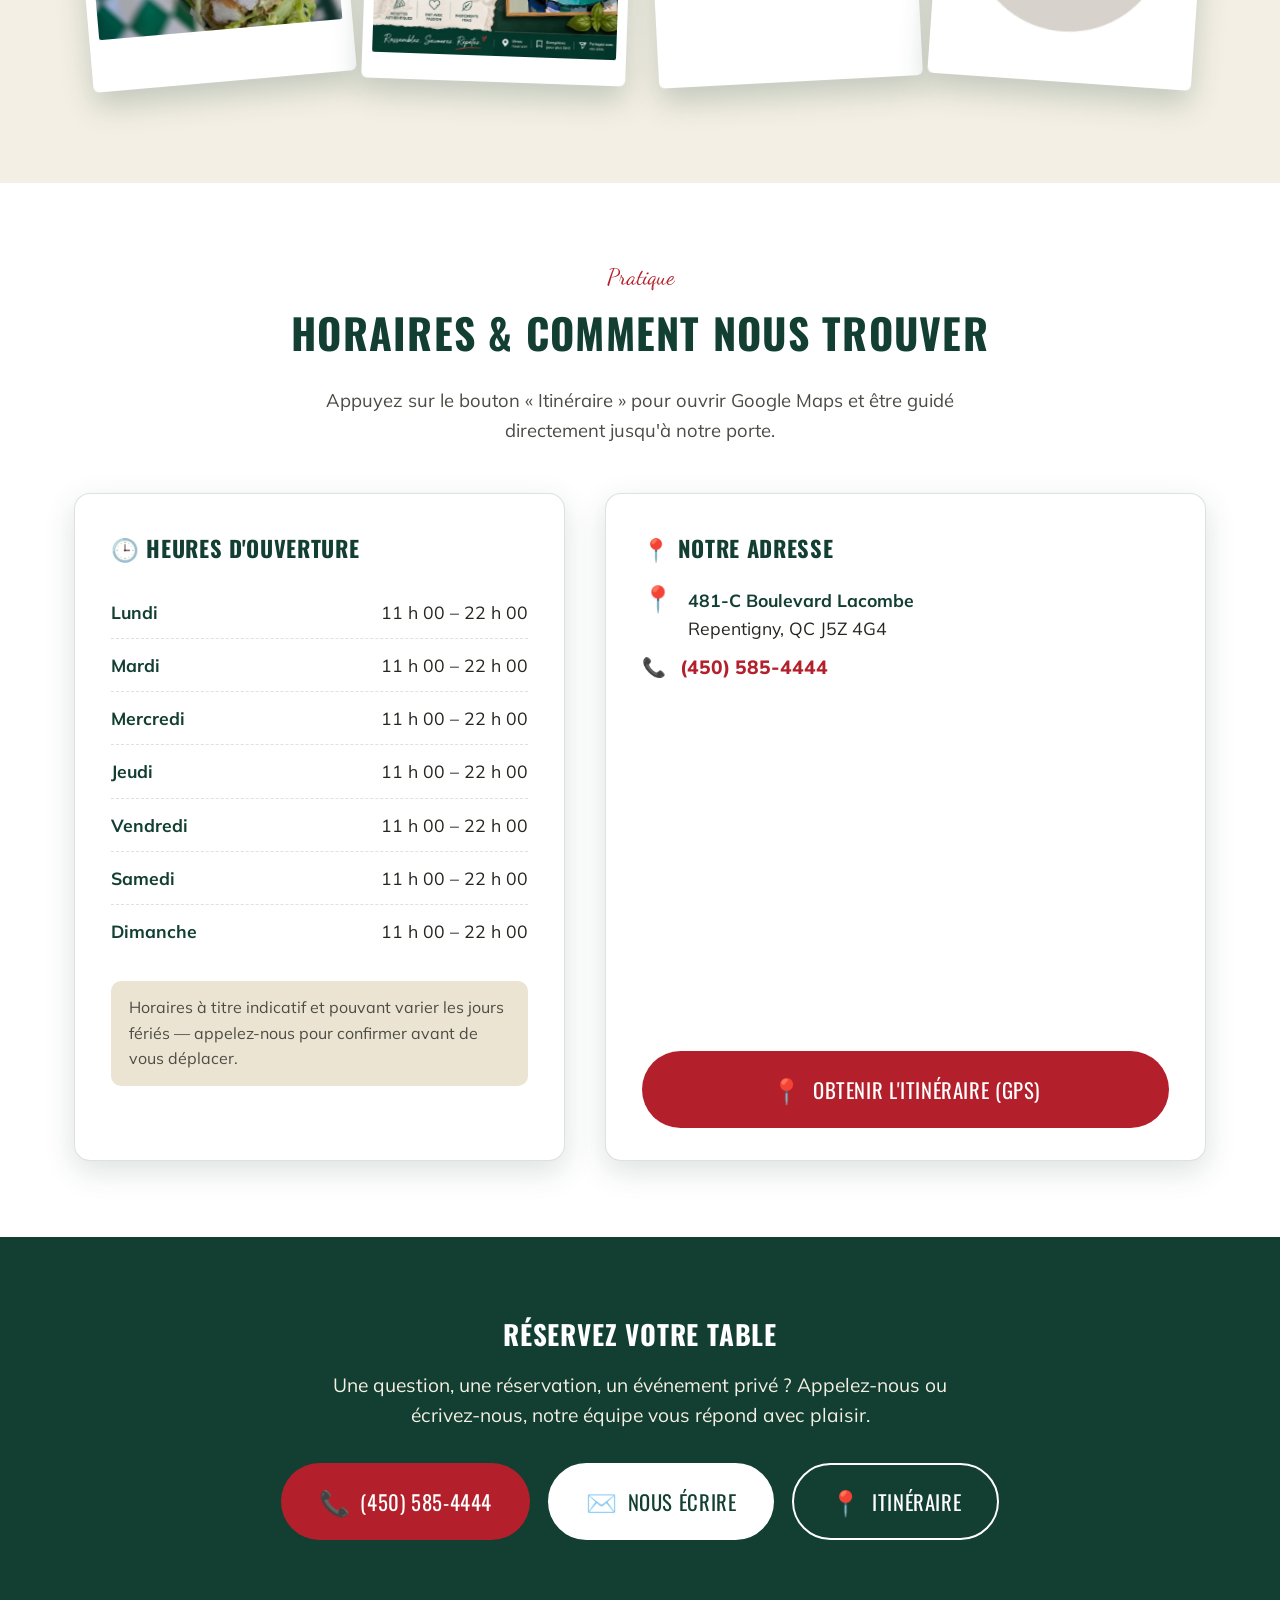
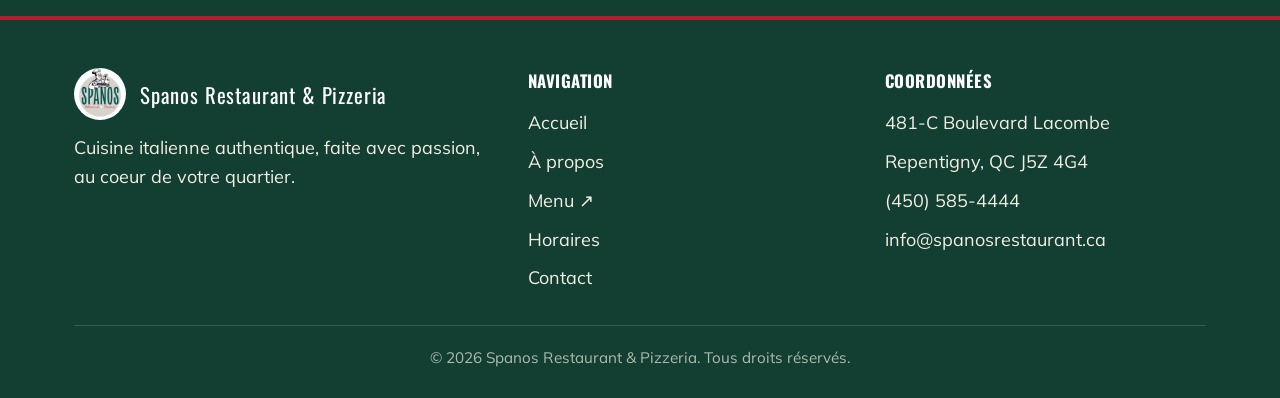
==== commit 6fffe2b3: "Turn the gallery into a scroll-reveal photo mosaic Added 5 real dish photos (crust comparison, prosc" ====
--- a/index.html
+++ b/index.html
@@ -141,10 +141,31 @@
         <h2>Notre galerie</h2>
         <p>Un avant-goût de l'ambiance et des assiettes qui vous attendent.</p>
       </div>
-      <div class="gallery-grid">
-        <img src="images/hero-pizza.jpg" alt="Pointe de pizza garnie, présentée sur une assiette colorée" loading="lazy" />
-        <img src="images/banner-spanos.png" alt="Bannière Spanos Restaurant Pizzeria" loading="lazy" />
-        <img src="images/logo-spanos.png" alt="Logo Spanos avec le chef cuisinier" loading="lazy" />
+      <div class="gallery-mosaic">
+        <figure class="mosaic-item reveal">
+          <img src="images/gallery-pizza-prosciutto.jpg" alt="Pizza garnie de prosciutto, roquette fraîche et glaçage balsamique" loading="lazy" />
+        </figure>
+        <figure class="mosaic-item reveal">
+          <img src="images/gallery-croute.jpg" alt="Comparaison de nos croûtes à pizza régulière et mince" loading="lazy" />
+        </figure>
+        <figure class="mosaic-item reveal">
+          <img src="images/gallery-pizzaghetti.jpg" alt="Pizzaghetti : pizza et spaghetti bolognaise combinés" loading="lazy" />
+        </figure>
+        <figure class="mosaic-item reveal">
+          <img src="images/gallery-veau.jpg" alt="Veau à la sauce maison, servi avec fettuccine et légumes" loading="lazy" />
+        </figure>
+        <figure class="mosaic-item reveal">
+          <img src="images/gallery-sandwich.jpg" alt="Sandwich au poulet pané croustillant, laitue fraîche" loading="lazy" />
+        </figure>
+        <figure class="mosaic-item reveal">
+          <img src="images/hero-pizza.jpg" alt="Pointe de pizza garnie, présentée sur une assiette colorée" loading="lazy" />
+        </figure>
+        <figure class="mosaic-item reveal">
+          <img src="images/banner-spanos.png" alt="Bannière Spanos Restaurant Pizzeria" loading="lazy" />
+        </figure>
+        <figure class="mosaic-item reveal">
+          <img src="images/logo-spanos.png" alt="Logo Spanos avec le chef cuisinier" loading="lazy" />
+        </figure>
       </div>
     </div>
   </section>
--- a/css/style.css
+++ b/css/style.css
@@ -515,22 +515,88 @@
   }
 }
 
-/* Galerie */
-.gallery-grid {
+/* Galerie — mosaïque façon photos éparpillées, qui s'assemblent au défilement */
+.gallery-mosaic {
   display: grid;
-  grid-template-columns: repeat(3, 1fr);
-  gap: 18px;
-}
-.gallery-grid img {
-  border-radius: var(--radius);
-  box-shadow: var(--shadow);
+  grid-template-columns: repeat(4, 1fr);
+  gap: 34px 22px;
+  padding: 10px 6px 26px;
+  perspective: 1400px;
+}
+.mosaic-item {
+  margin: 0;
+  background: var(--white);
+  padding: 10px 10px 26px;
+  border-radius: 6px;
+  box-shadow: 0 14px 30px rgba(18, 63, 50, 0.22);
+  transform: rotate(var(--tilt, 0deg));
+  transition: transform 0.25s ease, box-shadow 0.25s ease;
+  will-change: transform;
+}
+.mosaic-item img {
+  width: 100%;
   aspect-ratio: 1 / 1;
   object-fit: cover;
-  width: 100%;
-}
-@media (max-width: 860px) {
-  .gallery-grid {
+  border-radius: 2px;
+  display: block;
+}
+.mosaic-item:hover {
+  transform: rotate(var(--tilt, 0deg)) translateY(-6px) scale(1.03);
+  box-shadow: 0 20px 38px rgba(18, 63, 50, 0.3);
+  z-index: 5;
+}
+
+/* Position/rotation "photos sur un babillard", légèrement décalées */
+.mosaic-item:nth-child(1) { --tilt: -4deg; margin-top: 18px; }
+.mosaic-item:nth-child(2) { --tilt: 3deg; margin-top: -6px; }
+.mosaic-item:nth-child(3) { --tilt: -2deg; margin-top: 30px; }
+.mosaic-item:nth-child(4) { --tilt: 5deg; margin-top: 4px; }
+.mosaic-item:nth-child(5) { --tilt: -5deg; margin-top: -2px; }
+.mosaic-item:nth-child(6) { --tilt: 2deg; margin-top: 24px; }
+.mosaic-item:nth-child(7) { --tilt: -3deg; margin-top: -8px; }
+.mosaic-item:nth-child(8) { --tilt: 4deg; margin-top: 16px; }
+
+@media (max-width: 980px) {
+  .gallery-mosaic {
+    grid-template-columns: repeat(3, 1fr);
+  }
+}
+@media (max-width: 640px) {
+  .gallery-mosaic {
     grid-template-columns: repeat(2, 1fr);
+    gap: 26px 16px;
+  }
+  .mosaic-item:nth-child(n) { margin-top: 6px; }
+}
+
+/* État initial (avant l'entrée dans l'écran) et état révélé.
+   Chaque carte "s'envole" vers sa position en photo éparpillée. */
+.reveal {
+  opacity: 0;
+  transform: perspective(1000px) translateY(70px) translateZ(-120px) rotateX(18deg) rotate(var(--tilt, 0deg));
+  transition: opacity 0.7s ease, transform 0.7s cubic-bezier(0.22, 1, 0.36, 1);
+}
+.reveal.is-visible {
+  opacity: 1;
+  transform: perspective(1000px) translateY(0) translateZ(0) rotateX(0deg) rotate(var(--tilt, 0deg));
+}
+.gallery-mosaic .mosaic-item:nth-child(1) { transition-delay: 0ms; }
+.gallery-mosaic .mosaic-item:nth-child(2) { transition-delay: 70ms; }
+.gallery-mosaic .mosaic-item:nth-child(3) { transition-delay: 140ms; }
+.gallery-mosaic .mosaic-item:nth-child(4) { transition-delay: 210ms; }
+.gallery-mosaic .mosaic-item:nth-child(5) { transition-delay: 280ms; }
+.gallery-mosaic .mosaic-item:nth-child(6) { transition-delay: 350ms; }
+.gallery-mosaic .mosaic-item:nth-child(7) { transition-delay: 420ms; }
+.gallery-mosaic .mosaic-item:nth-child(8) { transition-delay: 490ms; }
+
+/* Respect du réglage "mouvement réduit" du visiteur : on affiche la
+   mosaïque directement, sans animation d'entrée. */
+@media (prefers-reduced-motion: reduce) {
+  .reveal,
+  .reveal.is-visible {
+    transition: none;
+    opacity: 1;
+    transform: rotate(var(--tilt, 0deg));
   }
 }
 
@@ -837,6 +903,139 @@
   .menu-item {
     align-items: flex-end;
   }
+}
+
+/* Article de menu avec plusieurs formats (ex. pizzas 10"/12"/14"/18") */
+.menu-item-sizes {
+  display: flex;
+  flex-wrap: wrap;
+  gap: 4px 18px;
+  justify-content: flex-end;
+}
+.menu-item-sizes .size {
+  display: flex;
+  flex-direction: column;
+  align-items: center;
+  min-width: 42px;
+}
+.menu-item-sizes .size-label {
+  font-family: var(--font-body);
+  font-size: 0.72rem;
+  text-transform: uppercase;
+  color: var(--text-soft);
+  letter-spacing: 0.02em;
+}
+.menu-item-sizes .size-price {
+  font-family: var(--font-heading);
+  font-size: 1.05rem;
+  color: var(--red);
+  white-space: nowrap;
+}
+@media (max-width: 700px) {
+  .menu-item {
+    flex-direction: column;
+    align-items: flex-start;
+  }
+  .menu-item-sizes {
+    justify-content: flex-start;
+    width: 100%;
+  }
+}
+
+/* Sous-titre de catégorie (ex. "Croûte originale ou mince") */
+.menu-section-sub {
+  font-size: 0.98rem;
+  color: var(--text-soft);
+  margin: -18px 0 22px;
+  font-style: italic;
+}
+
+/* Bandeau d'avantages (livraison gratuite, apportez votre vin, etc.) */
+.perks-strip {
+  display: flex;
+  flex-wrap: wrap;
+  justify-content: center;
+  gap: 14px;
+  margin: 28px 0 0;
+}
+.perks-strip span {
+  background: rgba(255,255,255,0.14);
+  color: var(--white);
+  font-family: var(--font-heading);
+  letter-spacing: 0.02em;
+  font-size: 0.95rem;
+  padding: 10px 18px;
+  border-radius: 50px;
+  white-space: nowrap;
+}
+.perks-strip.on-light span {
+  background: var(--cream-2);
+  color: var(--green-dark);
+}
+
+/* Boutons de commande en ligne */
+.order-online {
+  display: flex;
+  flex-wrap: wrap;
+  gap: 14px;
+  justify-content: center;
+  margin-top: 18px;
+}
+
+/* Cartes de promotions */
+.promo-grid {
+  display: grid;
+  grid-template-columns: repeat(auto-fit, minmax(260px, 1fr));
+  gap: 22px;
+}
+.promo-card {
+  background: var(--cream);
+  border: 2px solid var(--red);
+  border-radius: var(--radius);
+  padding: 26px 28px;
+}
+.promo-card h3 {
+  font-size: 1.15rem;
+  margin-bottom: 10px;
+}
+.promo-card p {
+  color: var(--text-soft);
+  font-size: 1rem;
+  margin-bottom: 14px;
+}
+.promo-price {
+  font-family: var(--font-heading);
+  color: var(--red);
+  font-size: 1.4rem;
+}
+.promo-price small {
+  font-size: 0.95rem;
+  color: var(--text-soft);
+  font-family: var(--font-body);
+}
+.promo-combos {
+  display: grid;
+  grid-template-columns: repeat(auto-fit, minmax(150px, 1fr));
+  gap: 14px;
+  margin-top: 22px;
+}
+.promo-combo {
+  background: var(--white);
+  border-radius: 12px;
+  padding: 16px;
+  text-align: center;
+  border: 1px solid var(--border);
+}
+.promo-combo .combo-price {
+  font-family: var(--font-heading);
+  color: var(--red);
+  font-size: 1.3rem;
+  display: block;
+  margin-bottom: 4px;
+}
+.promo-combo .combo-desc {
+  font-size: 0.92rem;
+  color: var(--text-soft);
 }
 
 .menu-note {
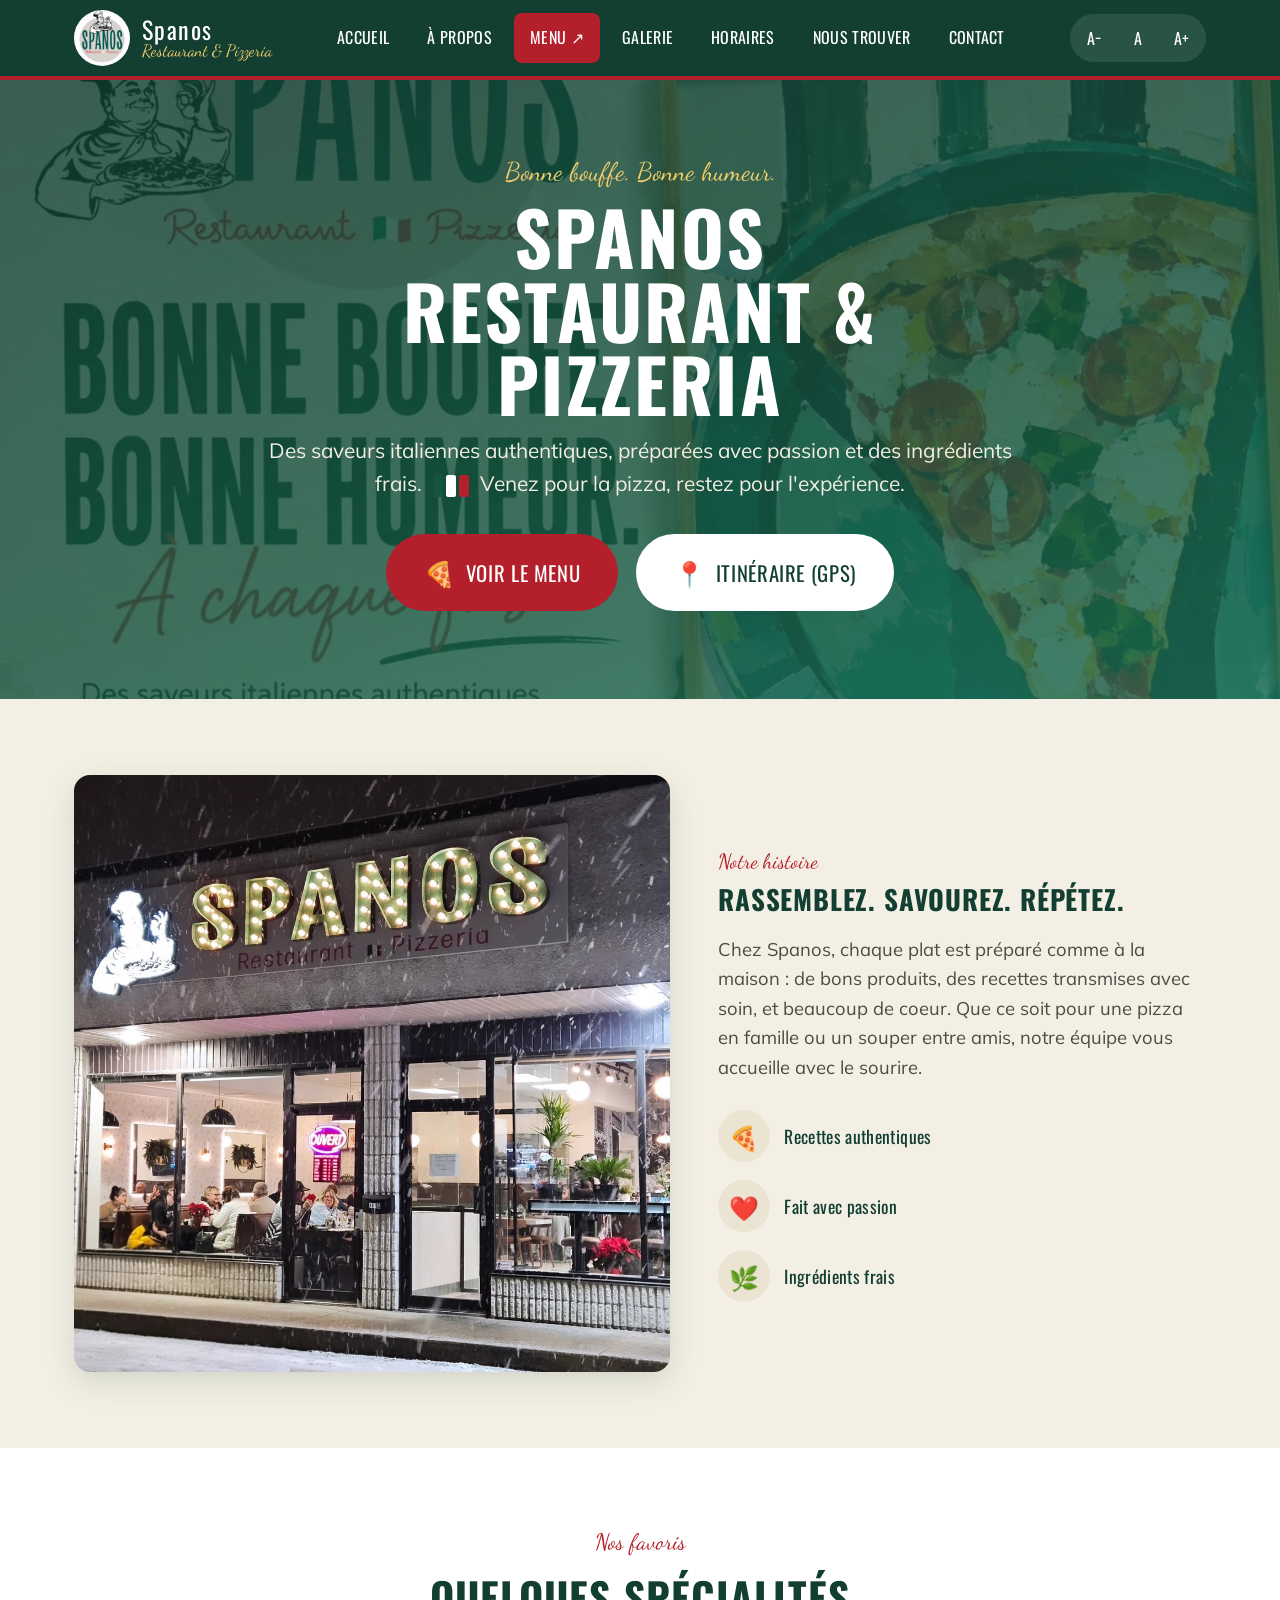
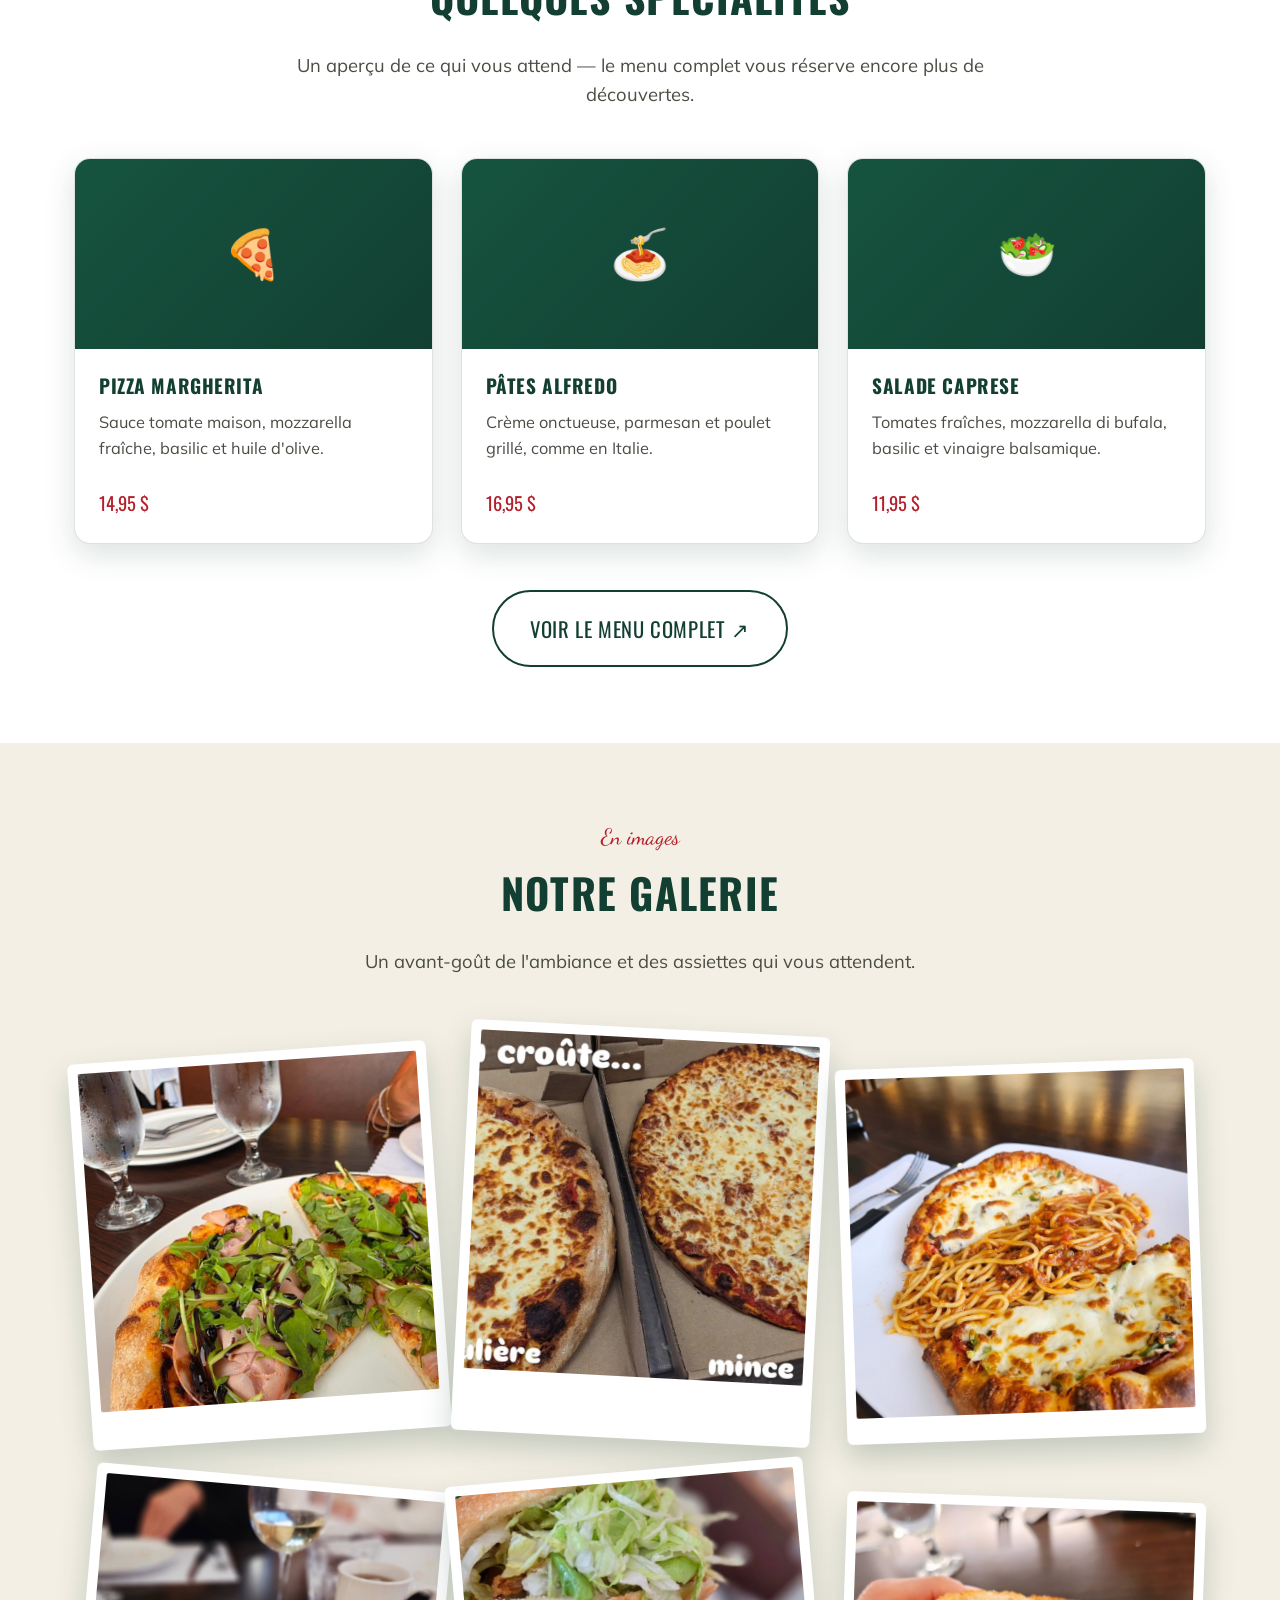
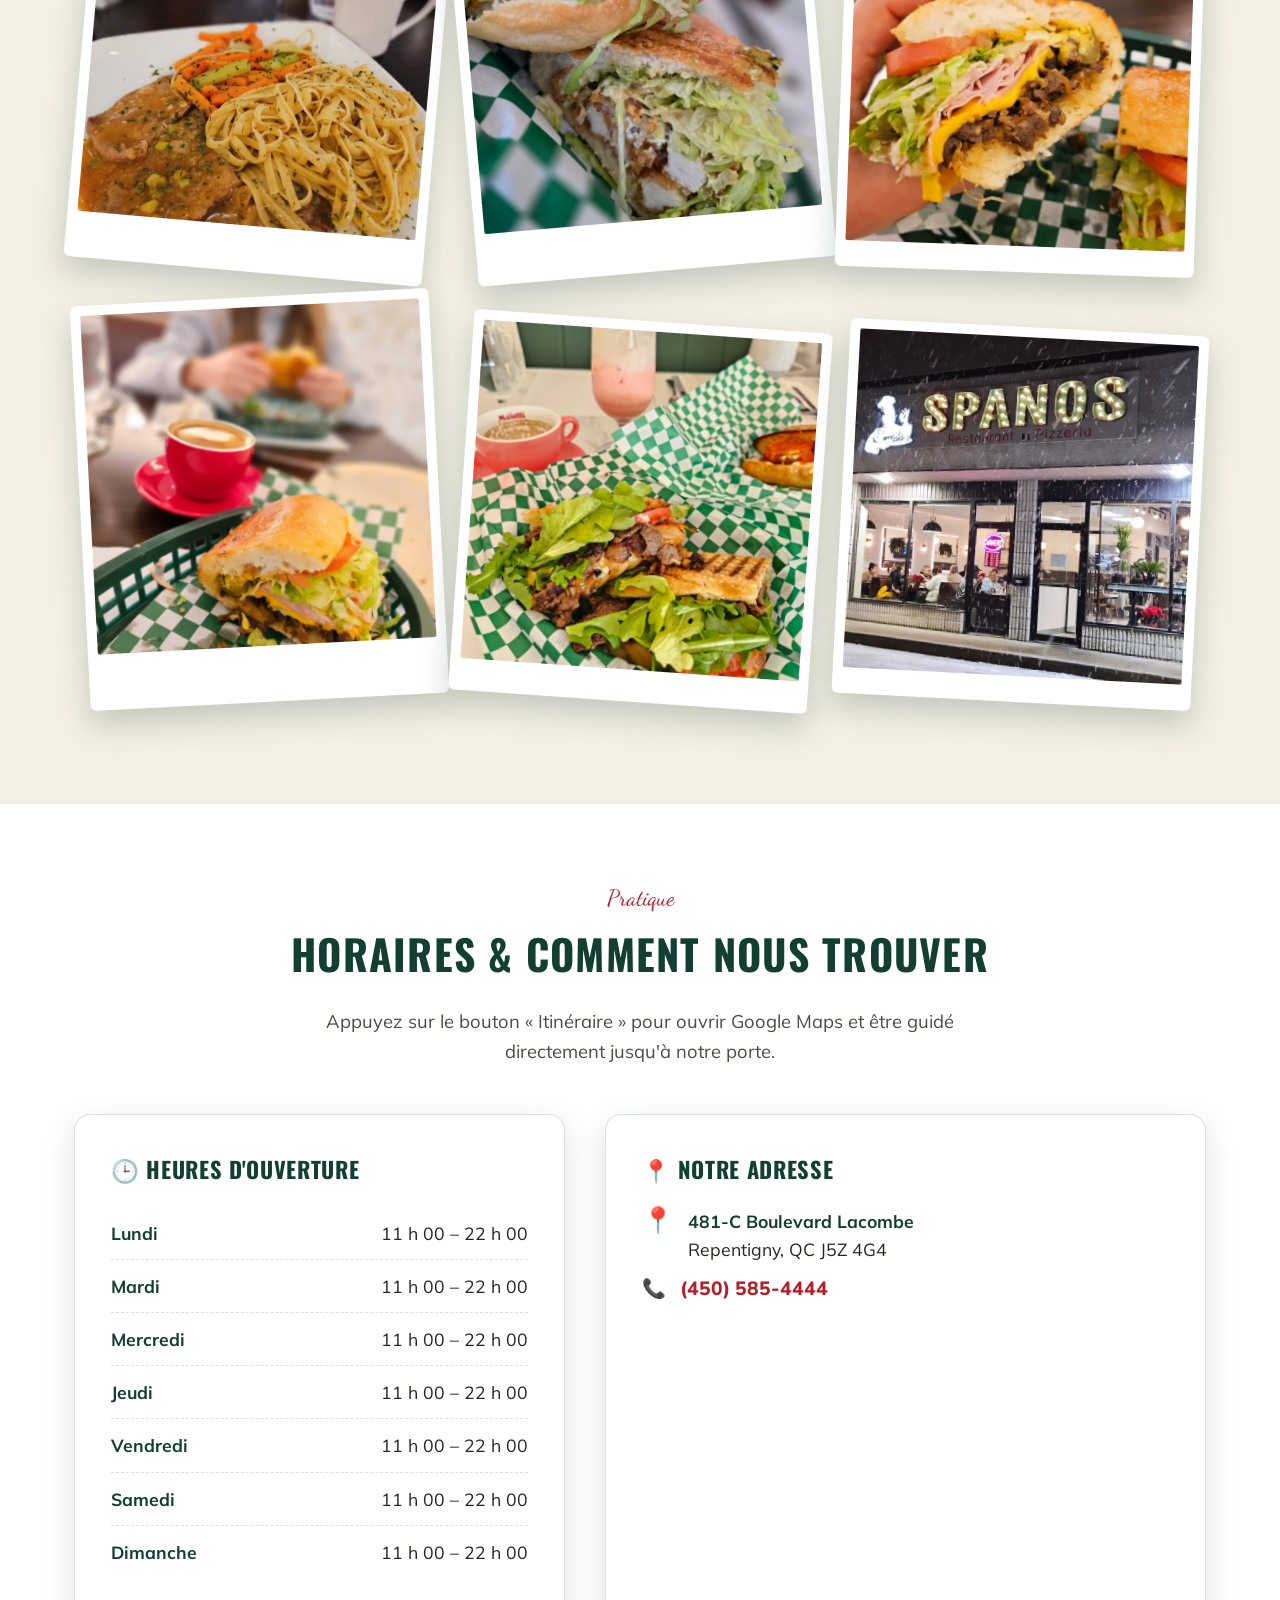
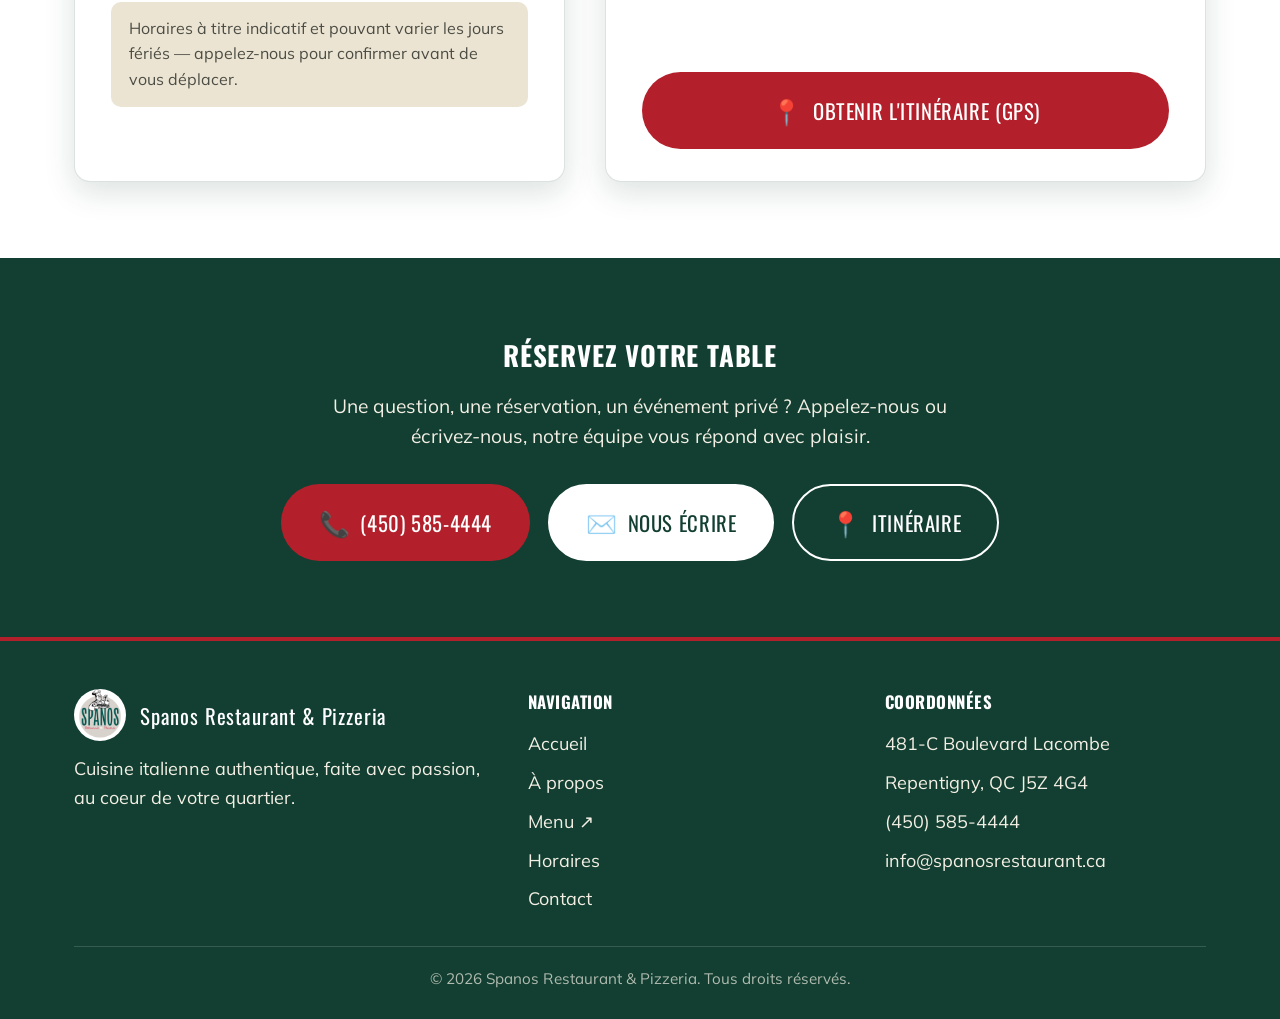
==== commit 40dbf90d: "Round out the gallery with real photos, drop the branding images Added 3 more real sandwich/panini s" ====
--- a/index.html
+++ b/index.html
@@ -72,7 +72,7 @@
   <!-- À PROPOS -->
   <section id="apropos">
     <div class="container about-grid">
-      <img src="images/hero-pizza.jpg" alt="Illustration d'une pointe de pizza fraîche garnie de tomates, mozzarella et basilic" loading="lazy" />
+      <img src="images/storefront-night.jpg" alt="Façade du restaurant Spanos, enseigne lumineuse, un soir d'hiver" loading="lazy" />
       <div class="about-text">
         <span class="kicker" style="font-family:var(--font-script); color:var(--red); font-size:1.3rem; display:block;">Notre histoire</span>
         <h2>Rassemblez. Savourez. Répétez.</h2>
@@ -158,13 +158,16 @@
           <img src="images/gallery-sandwich.jpg" alt="Sandwich au poulet pané croustillant, laitue fraîche" loading="lazy" />
         </figure>
         <figure class="mosaic-item reveal">
-          <img src="images/hero-pizza.jpg" alt="Pointe de pizza garnie, présentée sur une assiette colorée" loading="lazy" />
-        </figure>
-        <figure class="mosaic-item reveal">
-          <img src="images/banner-spanos.png" alt="Bannière Spanos Restaurant Pizzeria" loading="lazy" />
-        </figure>
-        <figure class="mosaic-item reveal">
-          <img src="images/logo-spanos.png" alt="Logo Spanos avec le chef cuisinier" loading="lazy" />
+          <img src="images/gallery-sandwich-steak.jpg" alt="Sous-marin combiné, boeuf, jambon, cheddar fondu" loading="lazy" />
+        </figure>
+        <figure class="mosaic-item reveal">
+          <img src="images/gallery-sandwich-cafe.jpg" alt="Panini servi avec un café, à la table" loading="lazy" />
+        </figure>
+        <figure class="mosaic-item reveal">
+          <img src="images/gallery-sandwich-panini.jpg" alt="Panini grillé au boeuf et roquette, table à carreaux" loading="lazy" />
+        </figure>
+        <figure class="mosaic-item reveal">
+          <img src="images/storefront-night.jpg" alt="Devanture du restaurant Spanos, un soir de neige" loading="lazy" />
         </figure>
       </div>
     </div>
--- a/css/style.css
+++ b/css/style.css
@@ -518,7 +518,7 @@
 /* Galerie — mosaïque façon photos éparpillées, qui s'assemblent au défilement */
 .gallery-mosaic {
   display: grid;
-  grid-template-columns: repeat(4, 1fr);
+  grid-template-columns: repeat(3, 1fr);
   gap: 34px 22px;
   padding: 10px 6px 26px;
   perspective: 1400px;
@@ -555,12 +555,8 @@
 .mosaic-item:nth-child(6) { --tilt: 2deg; margin-top: 24px; }
 .mosaic-item:nth-child(7) { --tilt: -3deg; margin-top: -8px; }
 .mosaic-item:nth-child(8) { --tilt: 4deg; margin-top: 16px; }
-
-@media (max-width: 980px) {
-  .gallery-mosaic {
-    grid-template-columns: repeat(3, 1fr);
-  }
-}
+.mosaic-item:nth-child(9) { --tilt: 3deg; margin-top: 22px; }
+
 @media (max-width: 640px) {
   .gallery-mosaic {
     grid-template-columns: repeat(2, 1fr);
@@ -588,6 +584,7 @@
 .gallery-mosaic .mosaic-item:nth-child(6) { transition-delay: 350ms; }
 .gallery-mosaic .mosaic-item:nth-child(7) { transition-delay: 420ms; }
 .gallery-mosaic .mosaic-item:nth-child(8) { transition-delay: 490ms; }
+.gallery-mosaic .mosaic-item:nth-child(9) { transition-delay: 560ms; }
 
 /* Respect du réglage "mouvement réduit" du visiteur : on affiche la
    mosaïque directement, sans animation d'entrée. */
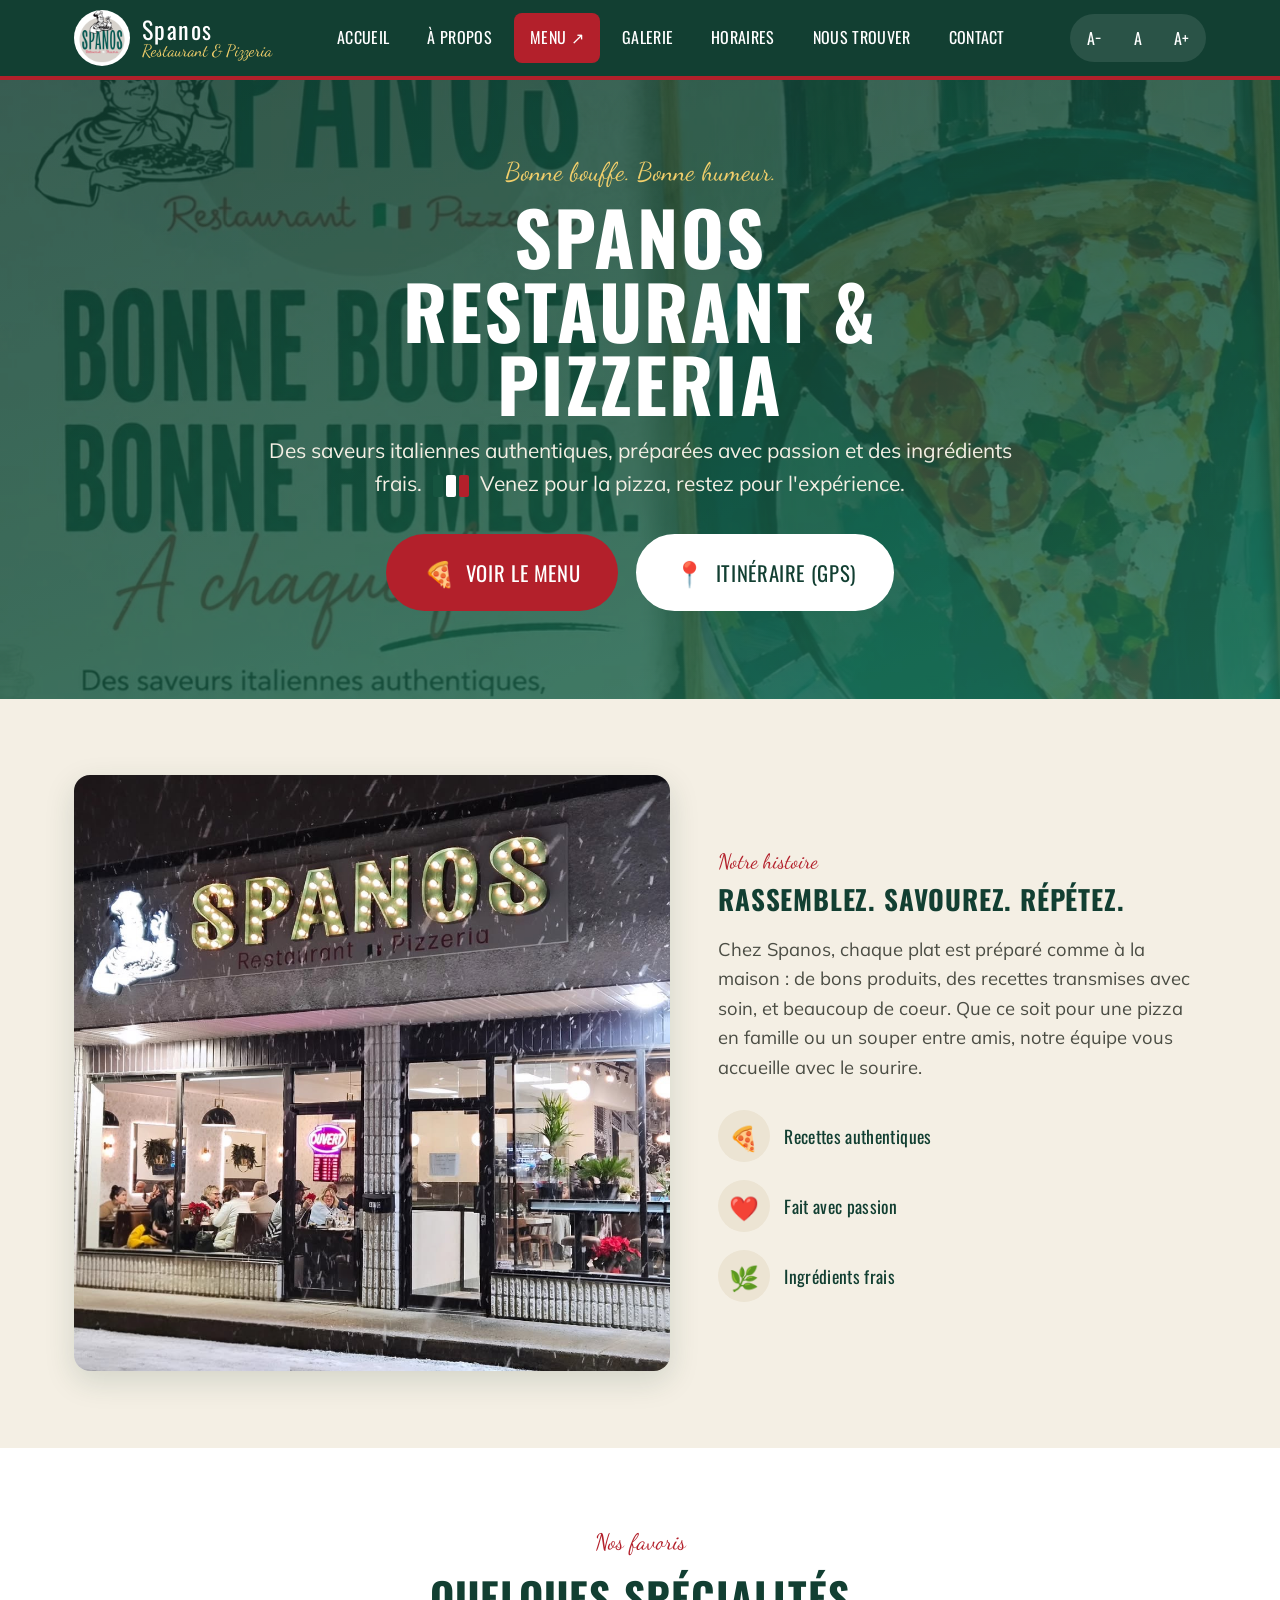
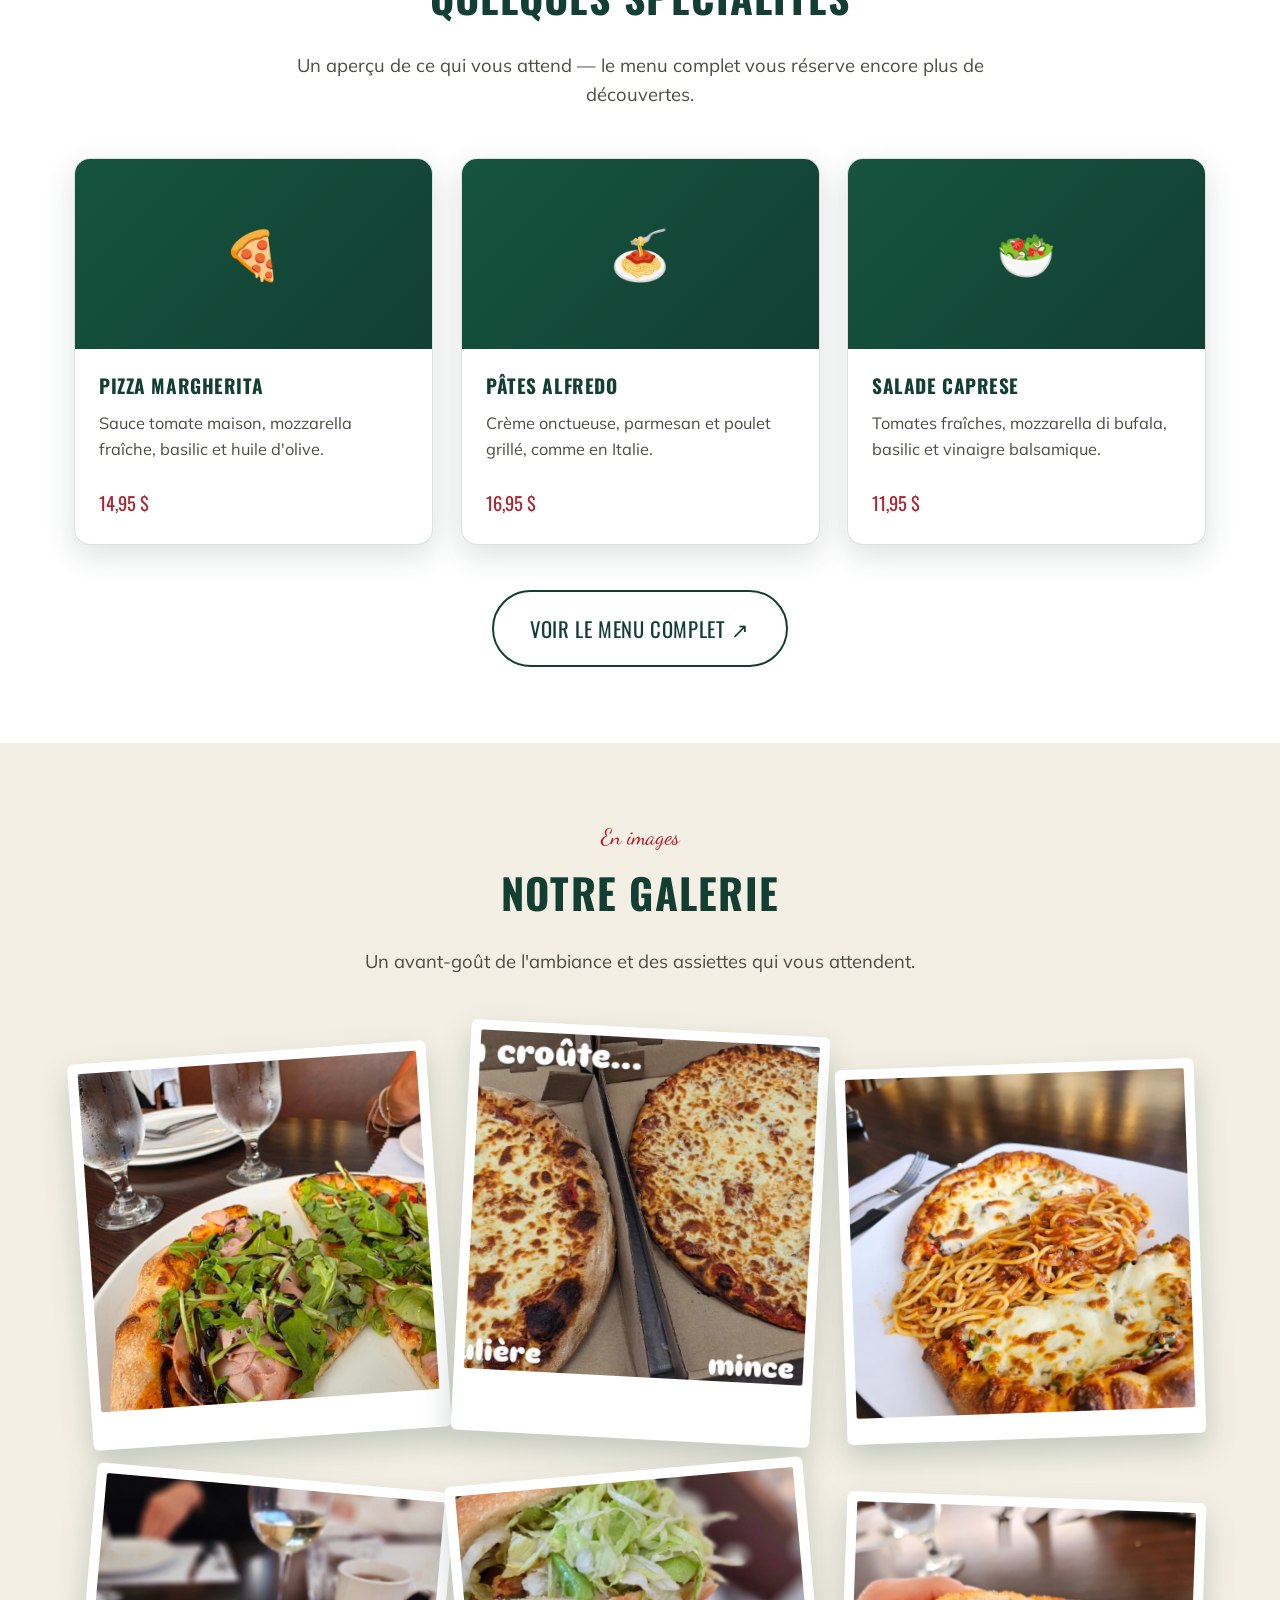
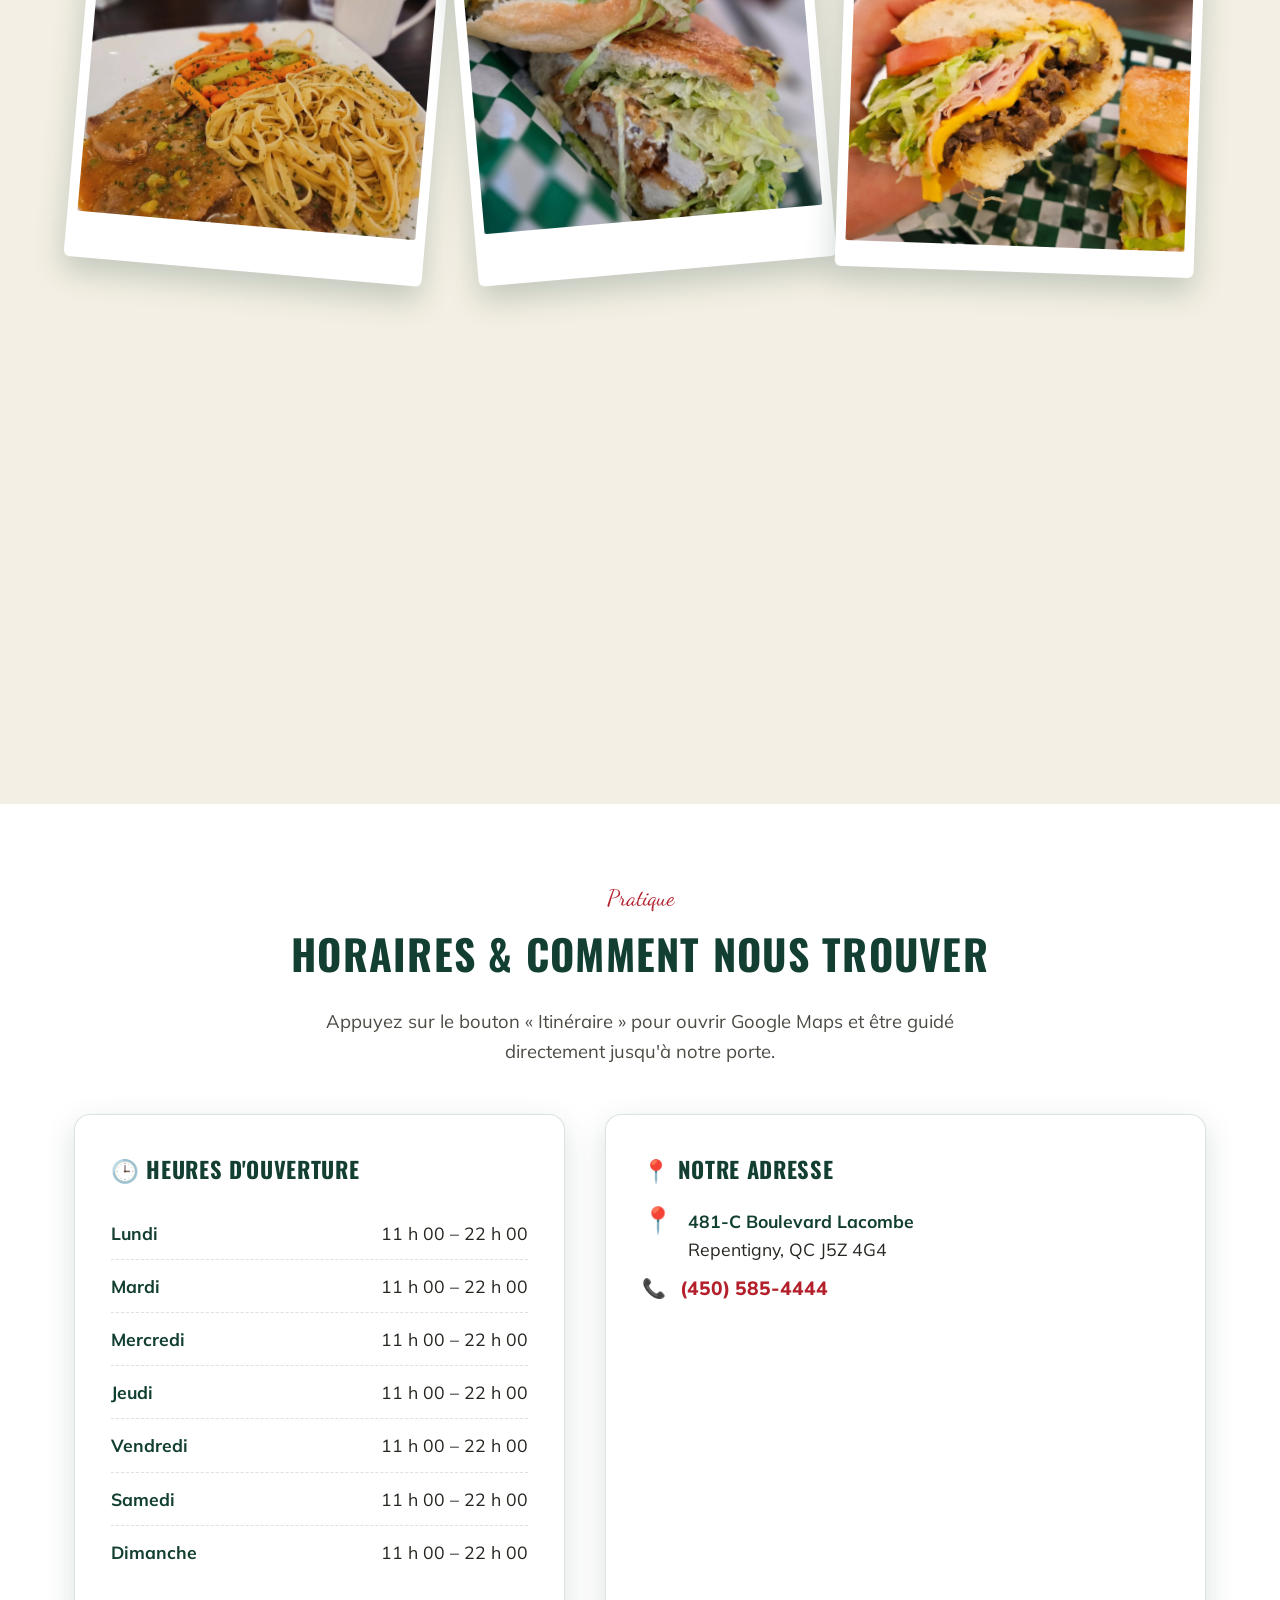
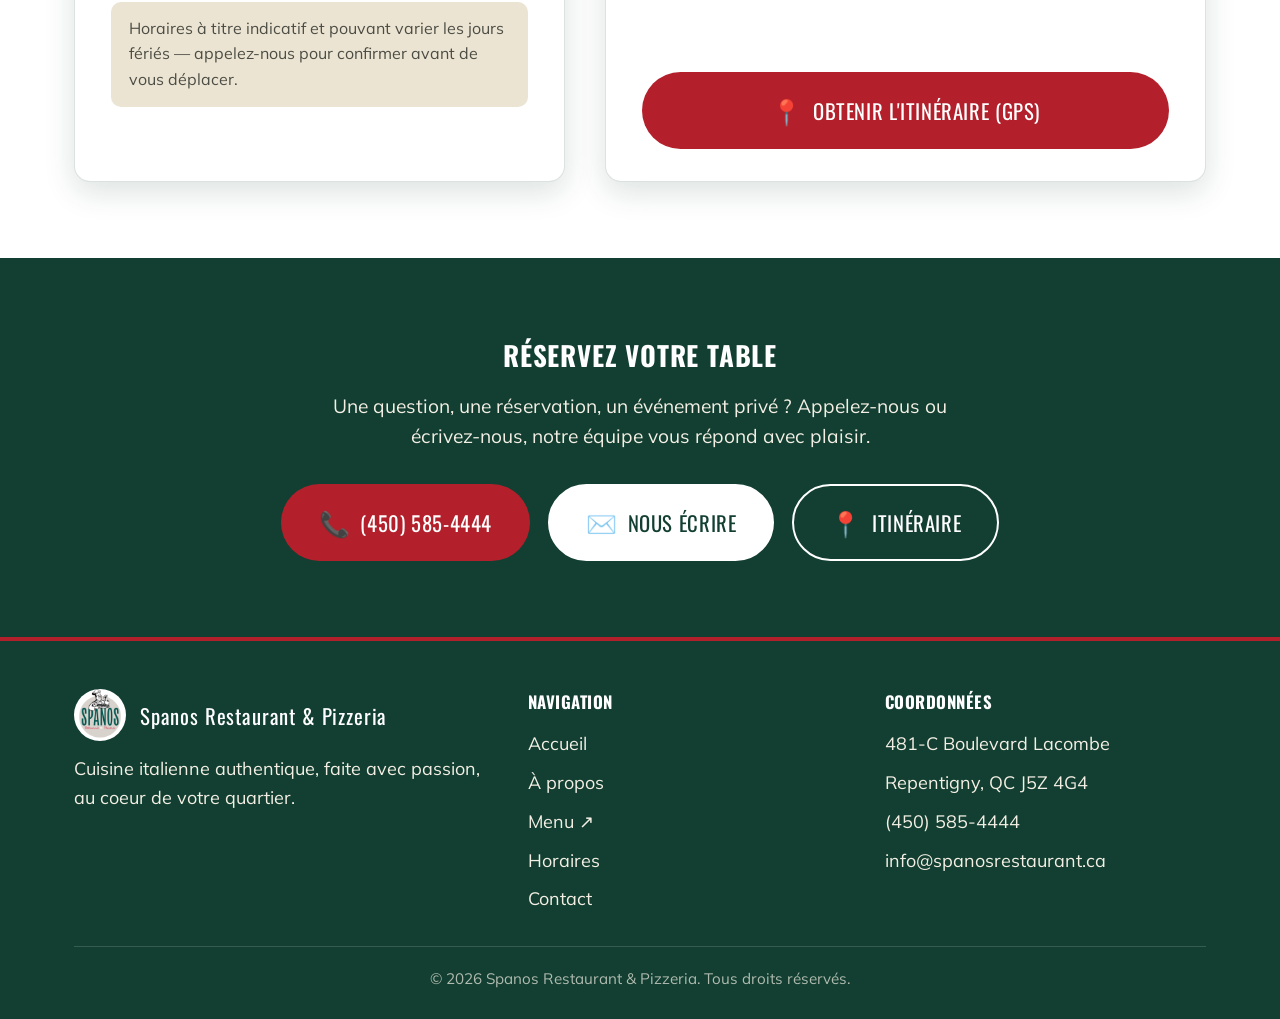
==== commit 32933ad0: "Add a site-wide animation pass for a more modern feel - Hero content (eyebrow, title, subtext, butto" ====
--- a/index.html
+++ b/index.html
@@ -50,15 +50,15 @@
   <!-- HERO -->
   <section class="hero" id="accueil">
     <div class="container hero-inner">
-      <span class="hero-eyebrow">Bonne bouffe. Bonne humeur.</span>
-      <h1>Spanos<br />Restaurant &amp; Pizzeria</h1>
-      <p class="hero-sub">
+      <span class="hero-eyebrow hero-anim" style="--anim-order:0;">Bonne bouffe. Bonne humeur.</span>
+      <h1 class="hero-anim" style="--anim-order:1;">Spanos<br />Restaurant &amp; Pizzeria</h1>
+      <p class="hero-sub hero-anim" style="--anim-order:2;">
         Des saveurs italiennes authentiques, préparées avec passion et des
         ingrédients frais.
         <span class="hero-flag" aria-hidden="true"><span class="flag-green"></span><span class="flag-white"></span><span class="flag-red"></span></span>
         Venez pour la pizza, restez pour l'expérience.
       </p>
-      <div class="hero-actions">
+      <div class="hero-actions hero-anim" style="--anim-order:3;">
         <a href="menu.html" target="_blank" rel="noopener noreferrer" class="btn btn-primary btn-lg">
           <span class="btn-icon" aria-hidden="true">🍕</span> Voir le menu
         </a>
@@ -72,8 +72,8 @@
   <!-- À PROPOS -->
   <section id="apropos">
     <div class="container about-grid">
-      <img src="images/storefront-night.jpg" alt="Façade du restaurant Spanos, enseigne lumineuse, un soir d'hiver" loading="lazy" />
-      <div class="about-text">
+      <img class="reveal" src="images/storefront-night.jpg" alt="Façade du restaurant Spanos, enseigne lumineuse, un soir d'hiver" loading="lazy" />
+      <div class="about-text reveal-up">
         <span class="kicker" style="font-family:var(--font-script); color:var(--red); font-size:1.3rem; display:block;">Notre histoire</span>
         <h2>Rassemblez. Savourez. Répétez.</h2>
         <p>
@@ -100,7 +100,7 @@
         <p>Un aperçu de ce qui vous attend — le menu complet vous réserve encore plus de découvertes.</p>
       </div>
       <div class="dish-grid">
-        <article class="dish-card">
+        <article class="dish-card reveal-up tilt-3d">
           <div class="dish-photo" aria-hidden="true">🍕</div>
           <div class="dish-card-body">
             <h3>Pizza Margherita</h3>
@@ -108,7 +108,7 @@
             <span class="dish-price">14,95 $</span>
           </div>
         </article>
-        <article class="dish-card">
+        <article class="dish-card reveal-up tilt-3d">
           <div class="dish-photo" aria-hidden="true">🍝</div>
           <div class="dish-card-body">
             <h3>Pâtes Alfredo</h3>
@@ -116,7 +116,7 @@
             <span class="dish-price">16,95 $</span>
           </div>
         </article>
-        <article class="dish-card">
+        <article class="dish-card reveal-up tilt-3d">
           <div class="dish-photo" aria-hidden="true">🥗</div>
           <div class="dish-card-body">
             <h3>Salade Caprese</h3>
@@ -183,7 +183,7 @@
       </div>
 
       <div class="info-grid" id="trouver">
-        <div class="hours-card">
+        <div class="hours-card reveal-up">
           <h3>🕒 Heures d'ouverture</h3>
           <ul class="hours-list" data-hours-list>
             <!-- Rempli automatiquement par script.js -->
@@ -191,7 +191,7 @@
           <p class="hours-note">Horaires à titre indicatif et pouvant varier les jours fériés — appelez-nous pour confirmer avant de vous déplacer.</p>
         </div>
 
-        <div class="map-card">
+        <div class="map-card reveal-up">
           <div class="map-card-body">
             <h3>📍 Notre adresse</h3>
             <div class="address-block">
@@ -225,7 +225,7 @@
 
   <!-- CONTACT -->
   <section class="contact-band" id="contact">
-    <div class="container">
+    <div class="container reveal-up">
       <h2>Réservez votre table</h2>
       <p>Une question, une réservation, un événement privé ? Appelez-nous ou écrivez-nous, notre équipe vous répond avec plaisir.</p>
       <div class="contact-actions">
--- a/css/style.css
+++ b/css/style.css
@@ -329,10 +329,12 @@
 .hero::after {
   content: "";
   position: absolute;
-  inset: 0;
+  inset: -40px 0;
   background: url("../images/hero-pizza.jpg") center 30% / cover no-repeat;
   opacity: 0.18;
   pointer-events: none;
+  transform: translateY(var(--parallax-y, 0px));
+  will-change: transform;
 }
 .hero-inner {
   position: relative;
@@ -380,6 +382,27 @@
 .flag-green { background: #16543f; }
 .flag-white { background: #ffffff; }
 .flag-red { background: #b3202b; }
+
+/* Entrée en scène du bloc principal, au chargement de la page */
+.hero-anim {
+  opacity: 0;
+  transform: translateY(26px);
+  animation: heroRise 0.8s cubic-bezier(0.22, 1, 0.36, 1) forwards;
+  animation-delay: calc(var(--anim-order, 0) * 130ms + 120ms);
+}
+@keyframes heroRise {
+  to {
+    opacity: 1;
+    transform: translateY(0);
+  }
+}
+@media (prefers-reduced-motion: reduce) {
+  .hero-anim {
+    animation: none;
+    opacity: 1;
+    transform: none;
+  }
+}
 
 /* =========================
    SECTIONS GÉNÉRALES
@@ -586,14 +609,55 @@
 .gallery-mosaic .mosaic-item:nth-child(8) { transition-delay: 490ms; }
 .gallery-mosaic .mosaic-item:nth-child(9) { transition-delay: 560ms; }
 
-/* Respect du réglage "mouvement réduit" du visiteur : on affiche la
-   mosaïque directement, sans animation d'entrée. */
+/* Variante plus sobre : fondu + légère montée, sans tilt 3D — pour le
+   texte et les cartes d'information (les photos gardent le tilt 3D). */
+.reveal-up {
+  opacity: 0;
+  transform: translateY(36px);
+  transition: opacity 0.6s ease, transform 0.6s cubic-bezier(0.22, 1, 0.36, 1);
+}
+.reveal-up.is-visible {
+  opacity: 1;
+  transform: translateY(0);
+}
+.dish-grid .reveal-up:nth-child(1) { transition-delay: 0ms; }
+.dish-grid .reveal-up:nth-child(2) { transition-delay: 110ms; }
+.dish-grid .reveal-up:nth-child(3) { transition-delay: 220ms; }
+.info-grid .reveal-up:nth-child(1) { transition-delay: 0ms; }
+.info-grid .reveal-up:nth-child(2) { transition-delay: 140ms; }
+
+/* Léger tilt 3D au survol des cartes — accent "moderne" discret */
+.dish-grid {
+  perspective: 1200px;
+}
+.tilt-3d {
+  transition: transform 0.3s ease, box-shadow 0.3s ease;
+  will-change: transform;
+}
+.tilt-3d:hover,
+.tilt-3d:focus-within {
+  transform: perspective(1200px) rotateX(4deg) rotateY(-4deg) translateY(-8px);
+  box-shadow: 0 22px 34px rgba(18, 63, 50, 0.22);
+}
+
+/* Respect du réglage "mouvement réduit" du visiteur : on affiche les
+   éléments directement, sans animation d'entrée ni tilt. */
 @media (prefers-reduced-motion: reduce) {
   .reveal,
-  .reveal.is-visible {
+  .reveal.is-visible,
+  .reveal-up,
+  .reveal-up.is-visible {
     transition: none;
     opacity: 1;
-    transform: rotate(var(--tilt, 0deg));
+  }
+  .reveal { transform: rotate(var(--tilt, 0deg)); }
+  .reveal-up { transform: none; }
+  .tilt-3d:hover,
+  .tilt-3d:focus-within {
+    transform: none;
+  }
+  .hero::after {
+    transform: none !important;
   }
 }
 
